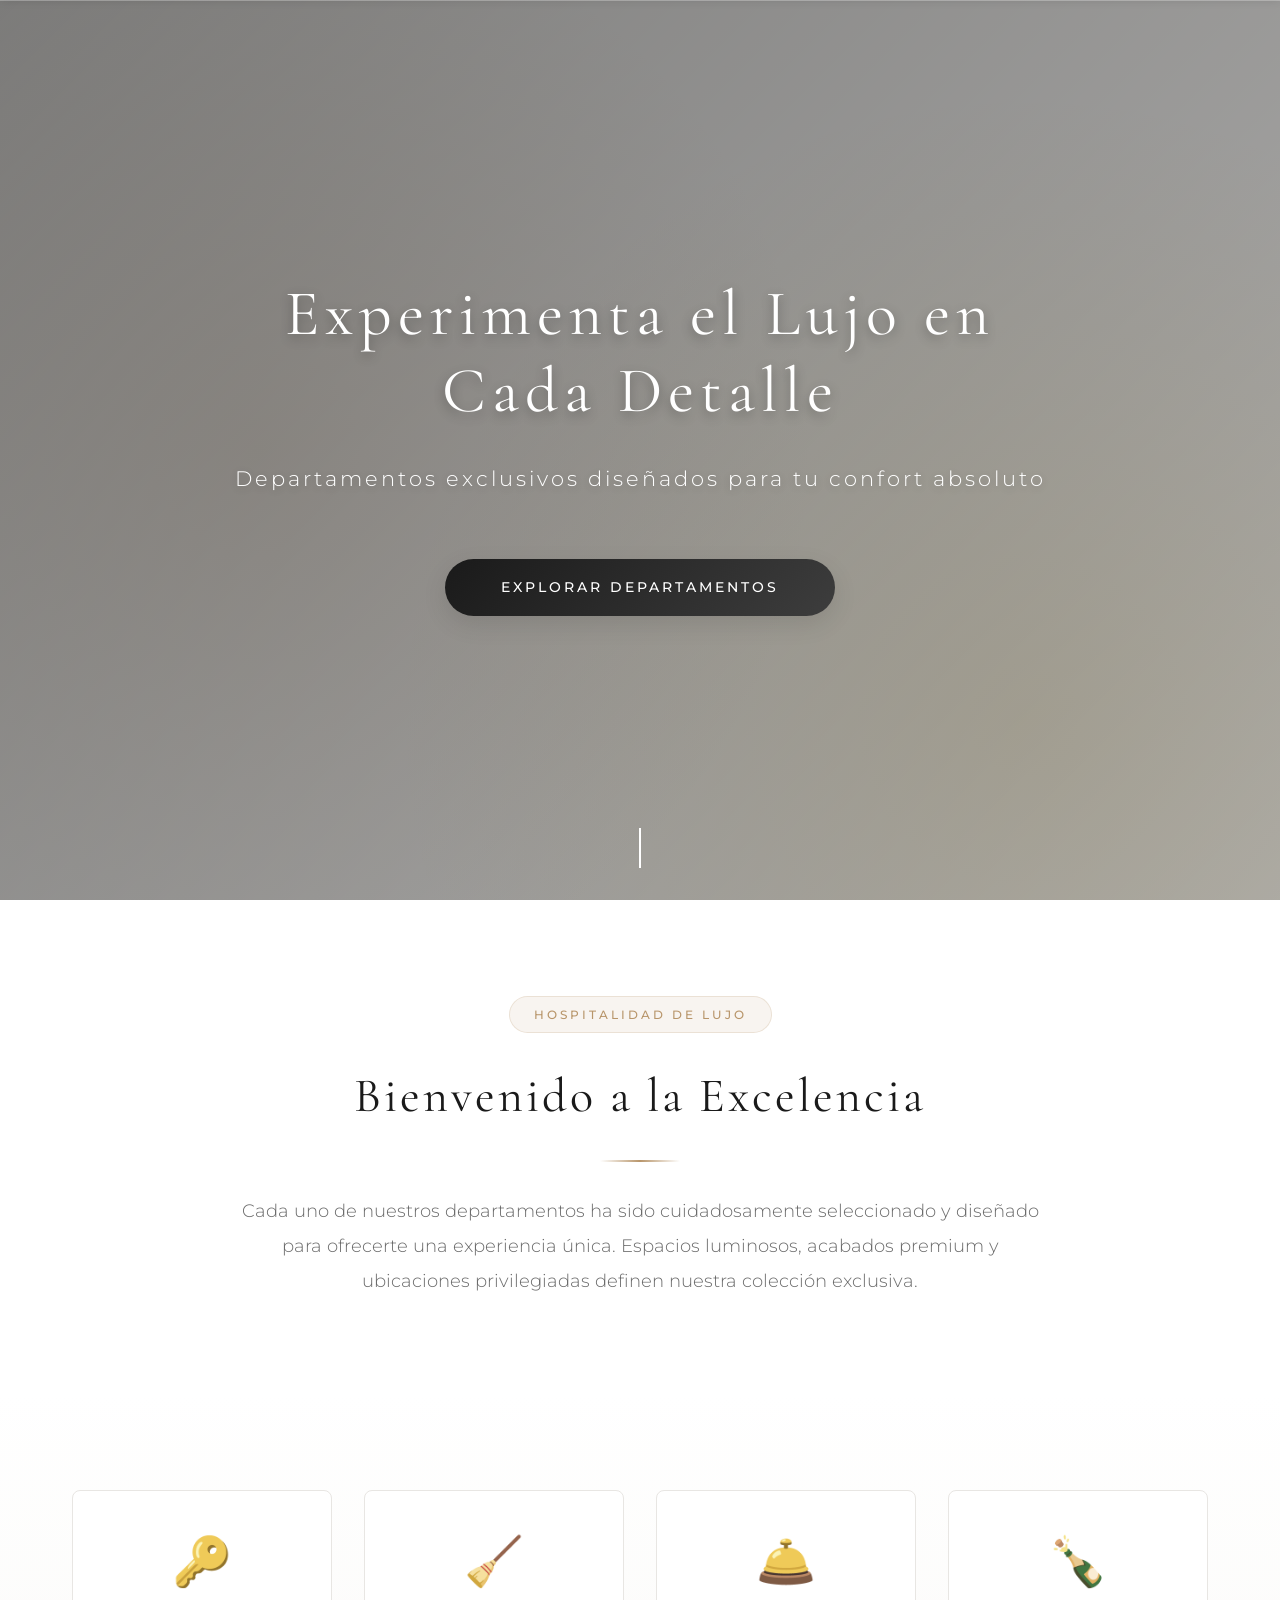
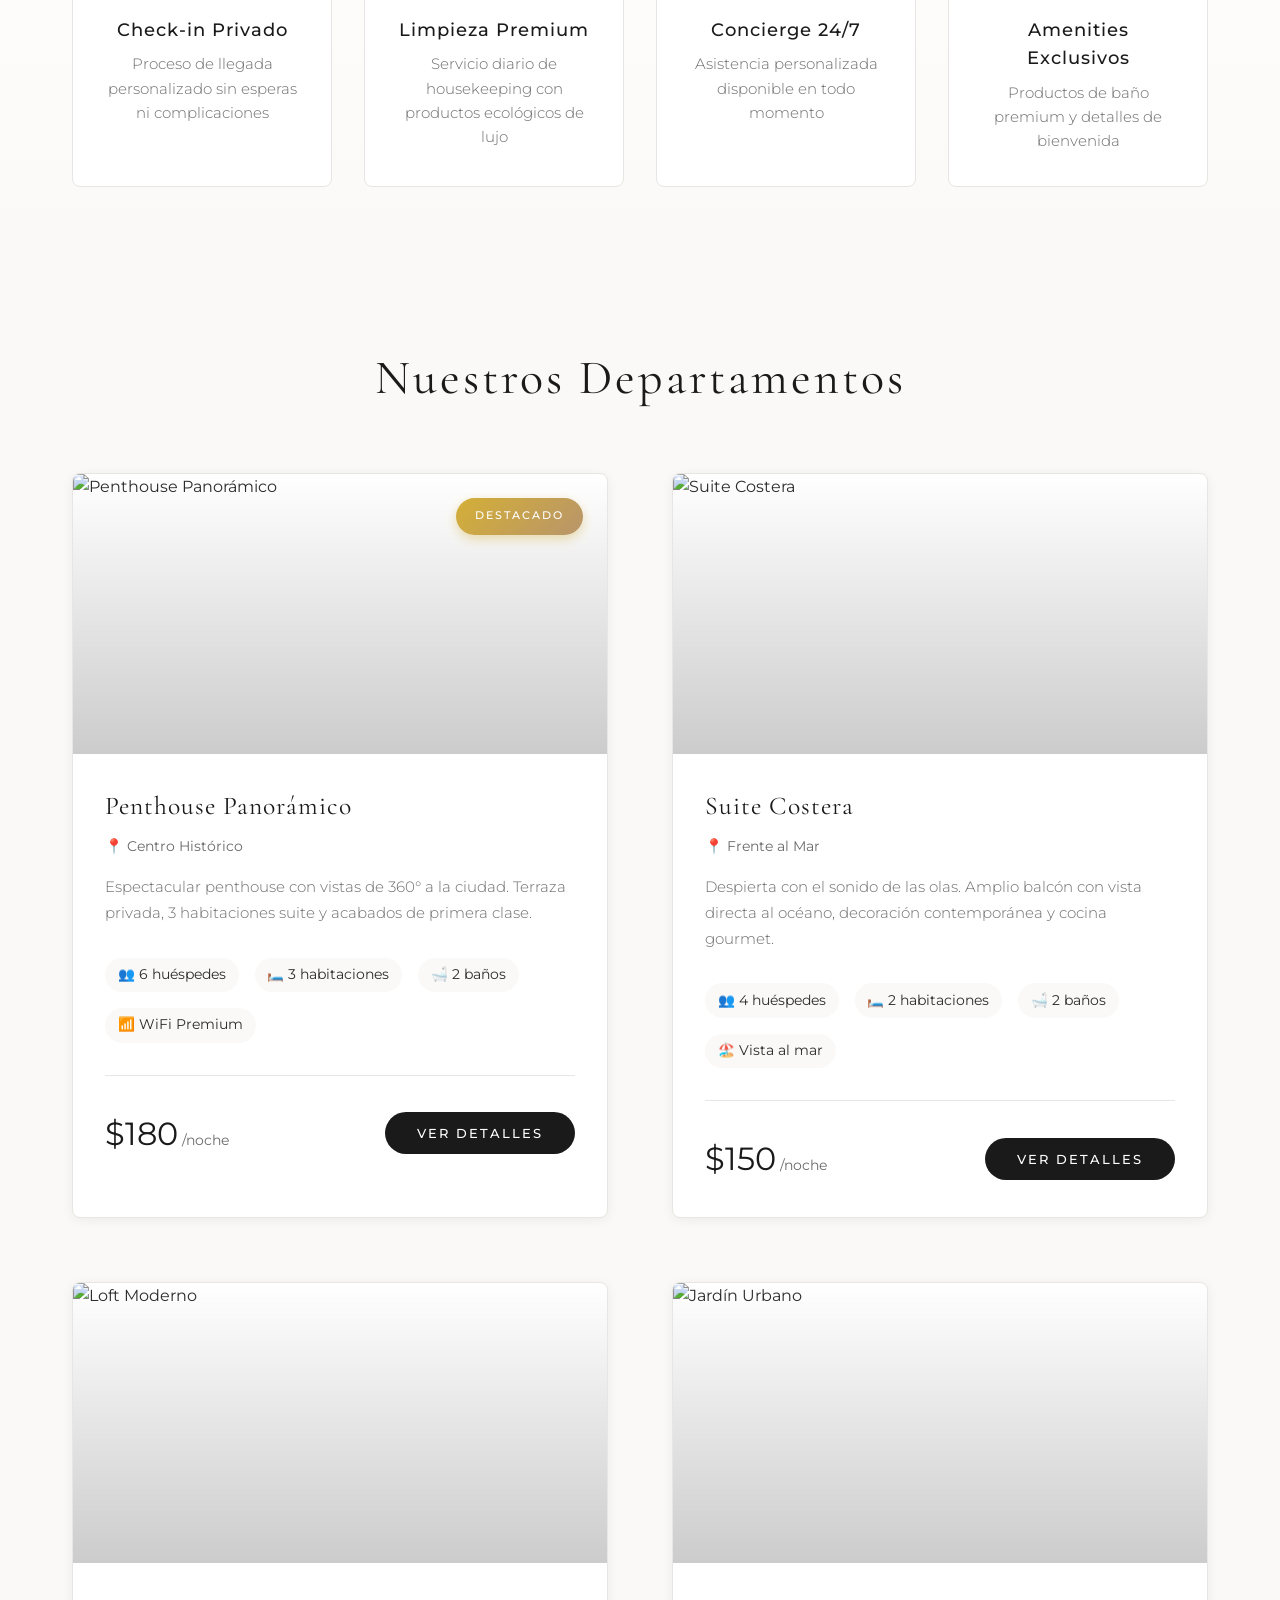
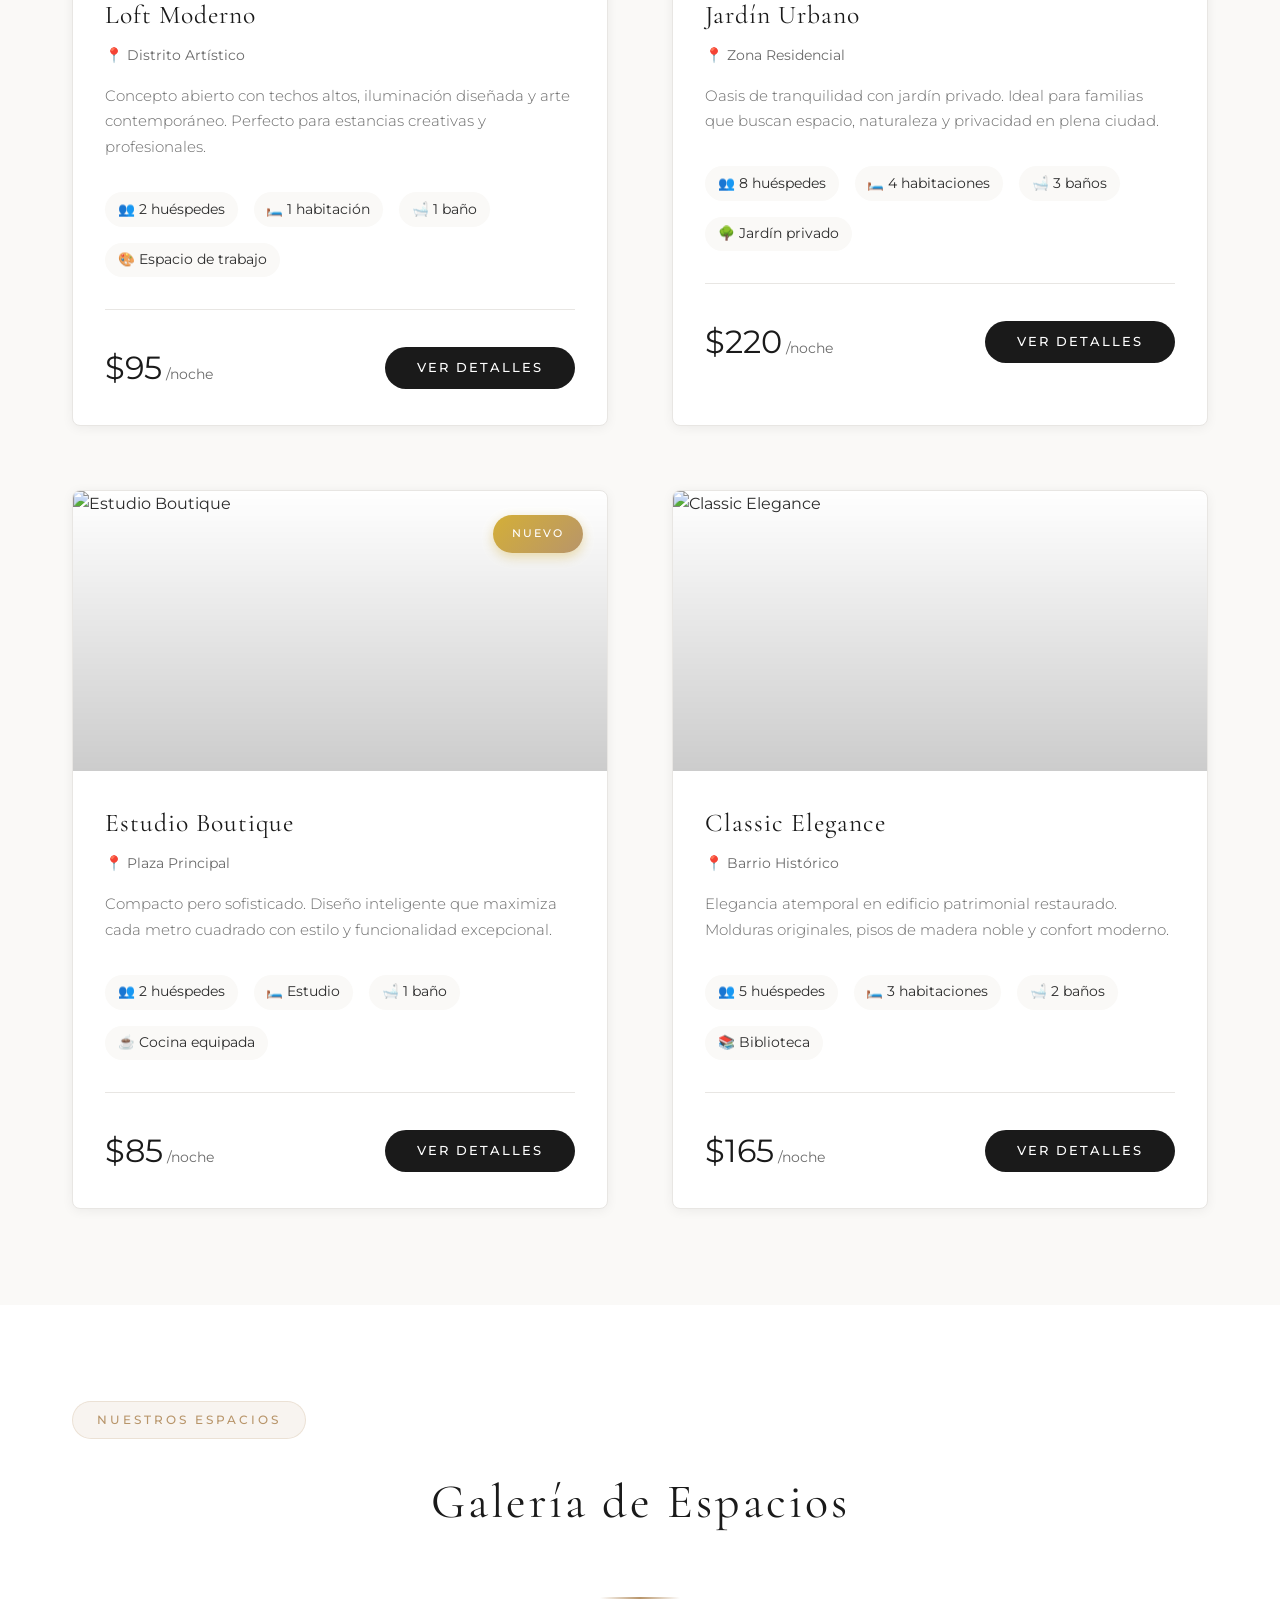
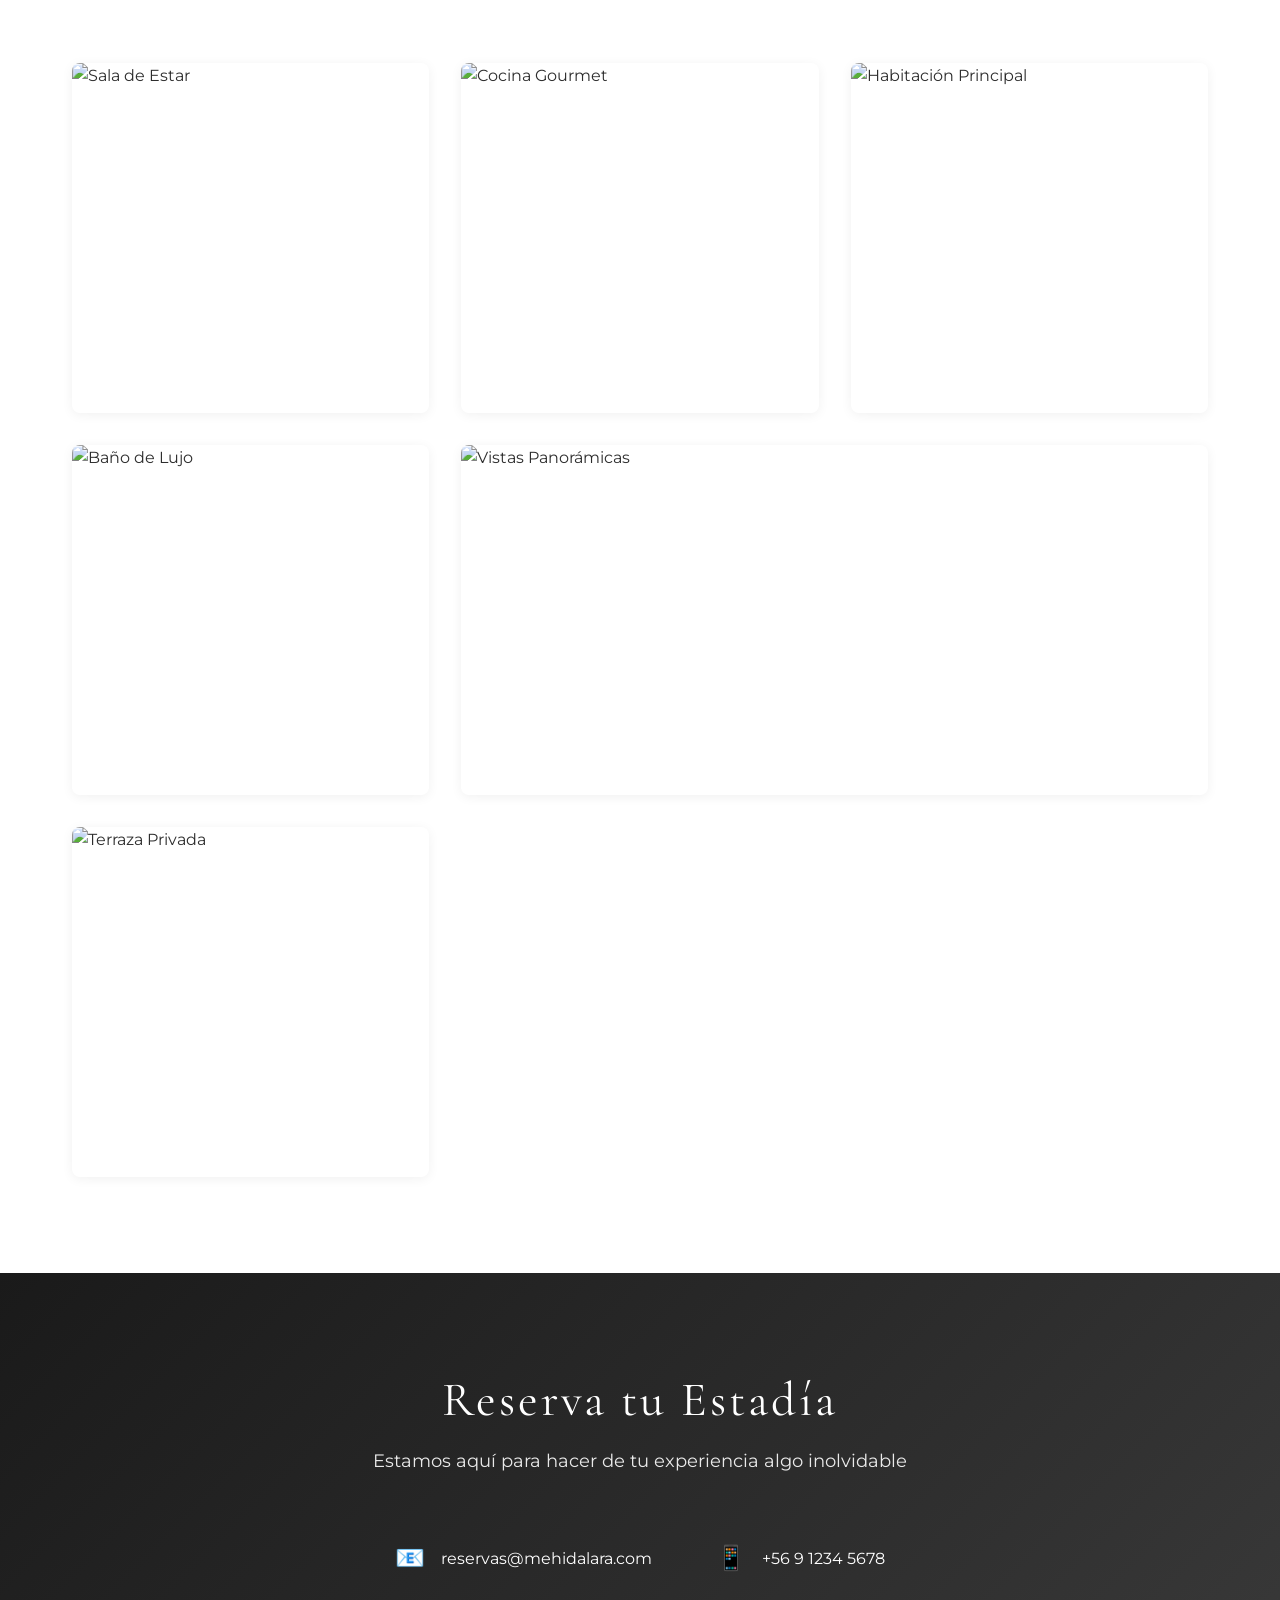
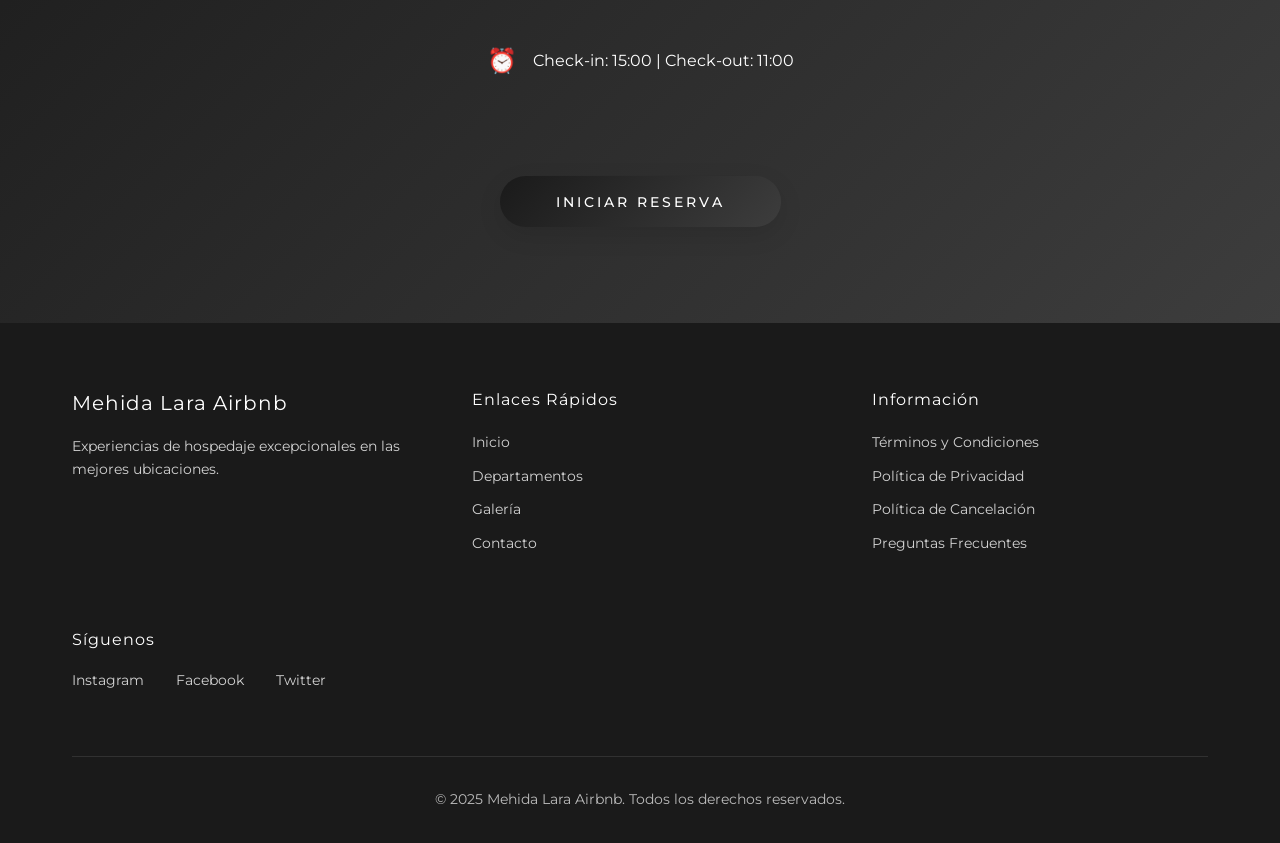
==== index.html @ 5f1a12b8 "first commit" ====
<!DOCTYPE html>
<html lang="es">
<head>
    <meta charset="UTF-8">
    <meta name="viewport" content="width=device-width, initial-scale=1.0">
    <meta name="description" content="Mehida Lara Airbnb - Departamentos de lujo en arriendo. Descubre espacios únicos con estilo boutique.">
    <title>Mehida Lara Airbnb | Departamentos de Lujo</title>    
    <!-- Estilos CSS Modulares -->
    <link rel="stylesheet" href="css/base.css">
    <link rel="stylesheet" href="css/layout.css">
    <link rel="stylesheet" href="css/hero.css">
    <link rel="stylesheet" href="css/sections.css">
    <link rel="stylesheet" href="css/apartments.css">
    <link rel="stylesheet" href="css/gallery.css">
    <link rel="stylesheet" href="css/animations.css">
    <link rel="stylesheet" href="css/responsive.css">
</head>
<body>
    <!-- Header con navegación -->
    <header class="header" id="header">
        <div class="container">
            <div class="header-content">
                <div class="logo">
                    <h1>Mehida Lara</h1>
                    <span class="logo-subtitle">Airbnb</span>
                </div>
                <nav class="nav" id="nav">
                    <ul class="nav-list">
                        <li><a href="#inicio" class="nav-link">Inicio</a></li>
                        <li><a href="#departamentos" class="nav-link">Departamentos</a></li>
                        <li><a href="#galeria" class="nav-link">Galería</a></li>
                        <li><a href="#contacto" class="nav-link">Contacto</a></li>
                    </ul>
                </nav>
                <button class="menu-toggle" id="menuToggle">
                    <span></span>
                    <span></span>
                    <span></span>
                </button>
            </div>
        </div>
    </header>

    <!-- Sección Hero -->
    <section class="hero" id="inicio">
        <div class="hero-bg-image"></div>
        <div class="hero-overlay"></div>
        <div class="hero-content">
            <h2 class="hero-title fade-in">Experimenta el Lujo en Cada Detalle</h2>
            <p class="hero-subtitle fade-in">Departamentos exclusivos diseñados para tu confort absoluto</p>
            <a href="#departamentos" class="btn-primary fade-in">Explorar Departamentos</a>
        </div>
        <div class="scroll-indicator">
            <span></span>
        </div>
    </section>

    <!-- Sección de Introducción -->
    <section class="intro">
        <div class="container">
            <div class="intro-content fade-on-scroll">
                <div class="intro-badge">Hospitalidad de Lujo</div>
                <h2 class="section-title">Bienvenido a la Excelencia</h2>
                <div class="title-divider"></div>
                <p class="intro-text">Cada uno de nuestros departamentos ha sido cuidadosamente seleccionado y diseñado para ofrecerte una experiencia única. Espacios luminosos, acabados premium y ubicaciones privilegiadas definen nuestra colección exclusiva.</p>
            </div>
        </div>
    </section>

    <!-- Sección de Servicios Premium -->
    <section class="premium-services">
        <div class="container">
            <div class="services-grid">
                <div class="service-item fade-on-scroll">
                    <div class="service-icon">🔑</div>
                    <h3 class="service-title">Check-in Privado</h3>
                    <p class="service-description">Proceso de llegada personalizado sin esperas ni complicaciones</p>
                </div>
                <div class="service-item fade-on-scroll">
                    <div class="service-icon">🧹</div>
                    <h3 class="service-title">Limpieza Premium</h3>
                    <p class="service-description">Servicio diario de housekeeping con productos ecológicos de lujo</p>
                </div>
                <div class="service-item fade-on-scroll">
                    <div class="service-icon">🛎️</div>
                    <h3 class="service-title">Concierge 24/7</h3>
                    <p class="service-description">Asistencia personalizada disponible en todo momento</p>
                </div>
                <div class="service-item fade-on-scroll">
                    <div class="service-icon">🍾</div>
                    <h3 class="service-title">Amenities Exclusivos</h3>
                    <p class="service-description">Productos de baño premium y detalles de bienvenida</p>
                </div>
            </div>
        </div>
    </section>

    <!-- Sección de Departamentos -->
    <section class="apartments" id="departamentos">
        <div class="container">
            <h2 class="section-title fade-on-scroll">Nuestros Departamentos</h2>
            <div class="apartments-grid">
                <!-- Departamento 1 -->
                <article class="apartment-card fade-on-scroll">
                    <div class="card-image">
                        <img src="https://images.unsplash.com/photo-1522708323590-d24dbb6b0267?w=800&q=80" alt="Penthouse Panorámico" class="card-img">
                        <div class="image-overlay"></div>
                        <span class="card-badge">Destacado</span>
                    </div>
                    <div class="card-content">
                        <h3 class="card-title">Penthouse Panorámico</h3>
                        <p class="card-location">📍 Centro Histórico</p>
                        <p class="card-description">Espectacular penthouse con vistas de 360° a la ciudad. Terraza privada, 3 habitaciones suite y acabados de primera clase.</p>
                        <ul class="card-features">
                            <li>👥 6 huéspedes</li>
                            <li>🛏️ 3 habitaciones</li>
                            <li>🛁 2 baños</li>
                            <li>📶 WiFi Premium</li>
                        </ul>
                        <div class="card-footer">
                            <div class="card-price">
                                <span class="price-amount">$180</span>
                                <span class="price-period">/noche</span>
                            </div>
                            <button class="btn-secondary" onclick="openDetails(0)">Ver Detalles</button>
                        </div>
                    </div>
                </article>

                <!-- Departamento 2 -->
                <article class="apartment-card fade-on-scroll">
                    <div class="card-image">
                        <img src="https://images.unsplash.com/photo-1568605114967-8130f3a36994?w=800&q=80" alt="Suite Costera" class="card-img">
                        <div class="image-overlay"></div>
                    </div>
                    <div class="card-content">
                        <h3 class="card-title">Suite Costera</h3>
                        <p class="card-location">📍 Frente al Mar</p>
                        <p class="card-description">Despierta con el sonido de las olas. Amplio balcón con vista directa al océano, decoración contemporánea y cocina gourmet.</p>
                        <ul class="card-features">
                            <li>👥 4 huéspedes</li>
                            <li>🛏️ 2 habitaciones</li>
                            <li>🛁 2 baños</li>
                            <li>🏖️ Vista al mar</li>
                        </ul>
                        <div class="card-footer">
                            <div class="card-price">
                                <span class="price-amount">$150</span>
                                <span class="price-period">/noche</span>
                            </div>
                            <button class="btn-secondary" onclick="openDetails(1)">Ver Detalles</button>
                        </div>
                    </div>
                </article>

                <!-- Departamento 3 -->
                <article class="apartment-card fade-on-scroll">
                    <div class="card-image">
                        <img src="https://images.unsplash.com/photo-1502672260266-1c1ef2d93688?w=800&q=80" alt="Loft Moderno" class="card-img">
                        <div class="image-overlay"></div>
                    </div>
                    <div class="card-content">
                        <h3 class="card-title">Loft Moderno</h3>
                        <p class="card-location">📍 Distrito Artístico</p>
                        <p class="card-description">Concepto abierto con techos altos, iluminación diseñada y arte contemporáneo. Perfecto para estancias creativas y profesionales.</p>
                        <ul class="card-features">
                            <li>👥 2 huéspedes</li>
                            <li>🛏️ 1 habitación</li>
                            <li>🛁 1 baño</li>
                            <li>🎨 Espacio de trabajo</li>
                        </ul>
                        <div class="card-footer">
                            <div class="card-price">
                                <span class="price-amount">$95</span>
                                <span class="price-period">/noche</span>
                            </div>
                            <button class="btn-secondary" onclick="openDetails(2)">Ver Detalles</button>
                        </div>
                    </div>
                </article>

                <!-- Departamento 4 -->
                <article class="apartment-card fade-on-scroll">
                    <div class="card-image">
                        <img src="https://images.unsplash.com/photo-1600596542815-ffad4c1539a9?w=800&q=80" alt="Jardín Urbano" class="card-img">
                        <div class="image-overlay"></div>
                    </div>
                    <div class="card-content">
                        <h3 class="card-title">Jardín Urbano</h3>
                        <p class="card-location">📍 Zona Residencial</p>
                        <p class="card-description">Oasis de tranquilidad con jardín privado. Ideal para familias que buscan espacio, naturaleza y privacidad en plena ciudad.</p>
                        <ul class="card-features">
                            <li>👥 8 huéspedes</li>
                            <li>🛏️ 4 habitaciones</li>
                            <li>🛁 3 baños</li>
                            <li>🌳 Jardín privado</li>
                        </ul>
                        <div class="card-footer">
                            <div class="card-price">
                                <span class="price-amount">$220</span>
                                <span class="price-period">/noche</span>
                            </div>
                            <button class="btn-secondary" onclick="openDetails(3)">Ver Detalles</button>
                        </div>
                    </div>
                </article>

                <!-- Departamento 5 -->
                <article class="apartment-card fade-on-scroll">
                    <div class="card-image">
                        <img src="https://images.unsplash.com/photo-1560448204-e02f11c3d0e2?w=800&q=80" alt="Estudio Boutique" class="card-img">
                        <div class="image-overlay"></div>
                        <span class="card-badge">Nuevo</span>
                    </div>
                    <div class="card-content">
                        <h3 class="card-title">Estudio Boutique</h3>
                        <p class="card-location">📍 Plaza Principal</p>
                        <p class="card-description">Compacto pero sofisticado. Diseño inteligente que maximiza cada metro cuadrado con estilo y funcionalidad excepcional.</p>
                        <ul class="card-features">
                            <li>👥 2 huéspedes</li>
                            <li>🛏️ Estudio</li>
                            <li>🛁 1 baño</li>
                            <li>☕ Cocina equipada</li>
                        </ul>
                        <div class="card-footer">
                            <div class="card-price">
                                <span class="price-amount">$85</span>
                                <span class="price-period">/noche</span>
                            </div>
                            <button class="btn-secondary" onclick="openDetails(4)">Ver Detalles</button>
                        </div>
                    </div>
                </article>

                <!-- Departamento 6 -->
                <article class="apartment-card fade-on-scroll">
                    <div class="card-image">
                        <img src="https://images.unsplash.com/photo-1600607687939-ce8a6c25118c?w=800&q=80" alt="Classic Elegance" class="card-img">
                        <div class="image-overlay"></div>
                    </div>
                    <div class="card-content">
                        <h3 class="card-title">Classic Elegance</h3>
                        <p class="card-location">📍 Barrio Histórico</p>
                        <p class="card-description">Elegancia atemporal en edificio patrimonial restaurado. Molduras originales, pisos de madera noble y confort moderno.</p>
                        <ul class="card-features">
                            <li>👥 5 huéspedes</li>
                            <li>🛏️ 3 habitaciones</li>
                            <li>🛁 2 baños</li>
                            <li>📚 Biblioteca</li>
                        </ul>
                        <div class="card-footer">
                            <div class="card-price">
                                <span class="price-amount">$165</span>
                                <span class="price-period">/noche</span>
                            </div>
                            <button class="btn-secondary" onclick="openDetails(5)">Ver Detalles</button>
                        </div>
                    </div>
                </article>
            </div>
        </div>
    </section>

    <!-- Galería Visual -->
    <section class="gallery" id="galeria">
        <div class="container">
            <div class="fade-on-scroll">
                <div class="intro-badge">Nuestros Espacios</div>
                <h2 class="section-title">Galería de Espacios</h2>
                <div class="title-divider"></div>
            </div>
            <div class="gallery-grid">
                <div class="gallery-item fade-on-scroll" onclick="openLightbox(0)">
                    <img src="https://images.unsplash.com/photo-1600210492493-0946911123ea?w=800&q=80" alt="Sala de Estar" class="gallery-img">
                    <div class="gallery-overlay">
                        <div class="gallery-content">
                            <span class="gallery-icon">🛋️</span>
                            <span class="gallery-text">Sala de Estar</span>
                        </div>
                    </div>
                </div>
                <div class="gallery-item fade-on-scroll" onclick="openLightbox(1)">
                    <img src="https://images.unsplash.com/photo-1556912167-f556f1f39fdf?w=800&q=80" alt="Cocina Gourmet" class="gallery-img">
                    <div class="gallery-overlay">
                        <div class="gallery-content">
                            <span class="gallery-icon">🍳</span>
                            <span class="gallery-text">Cocina Gourmet</span>
                        </div>
                    </div>
                </div>
                <div class="gallery-item fade-on-scroll" onclick="openLightbox(2)">
                    <img src="https://images.unsplash.com/photo-1617806118233-18e1de247200?w=800&q=80" alt="Habitación Principal" class="gallery-img">
                    <div class="gallery-overlay">
                        <div class="gallery-content">
                            <span class="gallery-icon">🛏️</span>
                            <span class="gallery-text">Habitación Principal</span>
                        </div>
                    </div>
                </div>
                <div class="gallery-item fade-on-scroll" onclick="openLightbox(3)">
                    <img src="https://images.unsplash.com/photo-1552321554-5fefe8c9ef14?w=800&q=80" alt="Baño de Lujo" class="gallery-img">
                    <div class="gallery-overlay">
                        <div class="gallery-content">
                            <span class="gallery-icon">🛁</span>
                            <span class="gallery-text">Baño de Lujo</span>
                        </div>
                    </div>
                </div>
                <div class="gallery-item gallery-item-wide fade-on-scroll" onclick="openLightbox(4)">
                    <img src="https://images.unsplash.com/photo-1600607687644-c7171b42498f?w=1200&q=80" alt="Vistas Panorámicas" class="gallery-img">
                    <div class="gallery-overlay">
                        <div class="gallery-content">
                            <span class="gallery-icon">🌆</span>
                            <span class="gallery-text">Vistas Panorámicas</span>
                        </div>
                    </div>
                </div>
                <div class="gallery-item fade-on-scroll" onclick="openLightbox(5)">
                    <img src="https://images.unsplash.com/photo-1600585154526-990dced4db0d?w=800&q=80" alt="Terraza Privada" class="gallery-img">
                    <div class="gallery-overlay">
                        <div class="gallery-content">
                            <span class="gallery-icon">🪴</span>
                            <span class="gallery-text">Terraza Privada</span>
                        </div>
                    </div>
                </div>
            </div>
        </div>
    </section>

    <!-- Sección de Contacto/Reserva -->
    <section class="contact" id="contacto">
        <div class="container">
            <div class="contact-content fade-on-scroll">
                <h2 class="section-title">Reserva tu Estadía</h2>
                <p class="contact-subtitle">Estamos aquí para hacer de tu experiencia algo inolvidable</p>
                <div class="contact-info">
                    <div class="contact-item">
                        <span class="contact-icon">📧</span>
                        <span>reservas@mehidalara.com</span>
                    </div>
                    <div class="contact-item">
                        <span class="contact-icon">📱</span>
                        <span>+56 9 1234 5678</span>
                    </div>
                    <div class="contact-item">
                        <span class="contact-icon">⏰</span>
                        <span>Check-in: 15:00 | Check-out: 11:00</span>
                    </div>
                </div>
                <button class="btn-primary" onclick="handleReservation()">Iniciar Reserva</button>
            </div>
        </div>
    </section>

    <!-- Footer -->
    <footer class="footer">
        <div class="container">
            <div class="footer-content">
                <div class="footer-section">
                    <h3 class="footer-title">Mehida Lara Airbnb</h3>
                    <p class="footer-text">Experiencias de hospedaje excepcionales en las mejores ubicaciones.</p>
                </div>
                <div class="footer-section">
                    <h4 class="footer-subtitle">Enlaces Rápidos</h4>
                    <ul class="footer-links">
                        <li><a href="#inicio">Inicio</a></li>
                        <li><a href="#departamentos">Departamentos</a></li>
                        <li><a href="#galeria">Galería</a></li>
                        <li><a href="#contacto">Contacto</a></li>
                    </ul>
                </div>
                <div class="footer-section">
                    <h4 class="footer-subtitle">Información</h4>
                    <ul class="footer-links">
                        <li><a href="#">Términos y Condiciones</a></li>
                        <li><a href="#">Política de Privacidad</a></li>
                        <li><a href="#">Política de Cancelación</a></li>
                        <li><a href="#">Preguntas Frecuentes</a></li>
                    </ul>
                </div>
                <div class="footer-section">
                    <h4 class="footer-subtitle">Síguenos</h4>
                    <div class="social-links">
                        <a href="#" class="social-link">Instagram</a>
                        <a href="#" class="social-link">Facebook</a>
                        <a href="#" class="social-link">Twitter</a>
                    </div>
                </div>
            </div>
            <div class="footer-bottom">
                <p>&copy; 2025 Mehida Lara Airbnb. Todos los derechos reservados.</p>
            </div>
        </div>
    </footer>

    <!-- Modal de Detalles -->
    <div class="modal" id="detailsModal">
        <div class="modal-content">
            <button class="modal-close" onclick="closeDetails()">&times;</button>
            <div id="modalBody"></div>
        </div>
    </div>

    <!-- Lightbox para Galería -->
    <div class="lightbox" id="lightbox">
        <button class="lightbox-close" onclick="closeLightbox()">&times;</button>
        <button class="lightbox-prev" onclick="prevImage()">&#10094;</button>
        <button class="lightbox-next" onclick="nextImage()">&#10095;</button>
        <div class="lightbox-content" id="lightboxContent"></div>
    </div>

    <script src="script.js"></script>
</body>
</html>
---- css/base.css ----
/* ===================================
   IMPORTAR FUENTES GOOGLE
   =================================== */

@import url('https://fonts.googleapis.com/css2?family=Cormorant+Garamond:wght@300;400;500;600&family=Montserrat:wght@300;400;500;600&family=Playfair+Display:wght@400;500;600&display=swap');

/* ===================================
   RESET
   =================================== */

* {
    margin: 0;
    padding: 0;
    box-sizing: border-box;
}

/* ===================================
   VARIABLES CSS
   =================================== */

:root {
    /* Paleta de colores sofisticada mejorada */
    --color-primary: #1a1a1a;
    --color-secondary: #b8956a;
    --color-accent: #d4af37;
    --color-background: #faf9f7;
    --color-white: #ffffff;
    --color-text: #2d2d2d;
    --color-text-light: #6b6b6b;
    --color-border: #e8e6e3;
    --color-overlay: rgba(0, 0, 0, 0.7);
    --color-overlay-light: rgba(0, 0, 0, 0.3);
    
    /* Tipografía premium */
    --font-primary: 'Montserrat', -apple-system, BlinkMacSystemFont, 'Segoe UI', Arial, sans-serif;
    --font-secondary: 'Playfair Display', Georgia, 'Times New Roman', serif;
    --font-elegant: 'Cormorant Garamond', Georgia, serif;
    
    /* Espaciado */
    --spacing-xs: 0.5rem;
    --spacing-sm: 1rem;
    --spacing-md: 2rem;
    --spacing-lg: 4rem;
    --spacing-xl: 6rem;
    
    /* Sombras mejoradas */
    --shadow-sm: 0 2px 12px rgba(0, 0, 0, 0.06);
    --shadow-md: 0 8px 24px rgba(0, 0, 0, 0.1);
    --shadow-lg: 0 16px 48px rgba(0, 0, 0, 0.15);
    --shadow-xl: 0 24px 64px rgba(0, 0, 0, 0.2);
    
    /* Transiciones */
    --transition-fast: 0.2s cubic-bezier(0.4, 0, 0.2, 1);
    --transition-base: 0.4s cubic-bezier(0.4, 0, 0.2, 1);
    --transition-slow: 0.6s cubic-bezier(0.4, 0, 0.2, 1);
}

/* ===================================
   ESTILOS GLOBALES
   =================================== */

html {
    scroll-behavior: smooth;
    font-size: 16px;
}

body {
    font-family: var(--font-primary);
    color: var(--color-text);
    background-color: var(--color-background);
    line-height: 1.6;
    overflow-x: hidden;
}

.container {
    max-width: 1200px;
    margin: 0 auto;
    padding: 0 var(--spacing-md);
}

img {
    max-width: 100%;
    height: auto;
    display: block;
}

a {
    text-decoration: none;
    color: inherit;
}

button {
    cursor: pointer;
    border: none;
    background: none;
    font-family: inherit;
}

/* ===================================
   TÍTULOS Y TEXTOS GENERALES
   =================================== */

.section-title {
    font-size: 3rem;
    font-weight: 400;
    letter-spacing: 3px;
    color: var(--color-primary);
    margin-bottom: var(--spacing-sm);
    font-family: var(--font-elegant);
    line-height: 1.3;
}

.title-divider {
    width: 80px;
    height: 2px;
    background: linear-gradient(90deg, transparent, var(--color-secondary), transparent);
    margin: var(--spacing-md) auto;
}

/* ===================================
   BOTONES
   =================================== */

.btn-primary {
    display: inline-block;
    padding: 1.1rem 3.5rem;
    background: linear-gradient(135deg, var(--color-primary) 0%, #3d3d3d 100%);
    color: var(--color-white);
    font-size: 0.85rem;
    letter-spacing: 3px;
    text-transform: uppercase;
    font-weight: 500;
    border-radius: 50px;
    transition: var(--transition-base);
    box-shadow: var(--shadow-md);
    position: relative;
    overflow: hidden;
}

.btn-primary::before {
    content: '';
    position: absolute;
    top: 0;
    left: -100%;
    width: 100%;
    height: 100%;
    background: linear-gradient(90deg, transparent, rgba(255, 255, 255, 0.2), transparent);
    transition: var(--transition-base);
}

.btn-primary:hover::before {
    left: 100%;
}

.btn-primary:hover {
    background: linear-gradient(135deg, var(--color-secondary) 0%, var(--color-accent) 100%);
    transform: translateY(-3px);
    box-shadow: var(--shadow-lg);
}

.btn-secondary {
    padding: 0.85rem 2rem;
    background-color: var(--color-primary);
    color: var(--color-white);
    font-size: 0.8rem;
    letter-spacing: 2px;
    text-transform: uppercase;
    border-radius: 50px;
    transition: var(--transition-base);
    font-weight: 500;
    position: relative;
    overflow: hidden;
}

.btn-secondary::before {
    content: '';
    position: absolute;
    top: 50%;
    left: 50%;
    width: 0;
    height: 0;
    border-radius: 50%;
    background: rgba(255, 255, 255, 0.1);
    transform: translate(-50%, -50%);
    transition: width 0.6s, height 0.6s;
}

.btn-secondary:hover::before {
    width: 300px;
    height: 300px;
}

.btn-secondary:hover {
    background-color: var(--color-secondary);
    transform: translateY(-2px);
    box-shadow: var(--shadow-md);
}

/* ===================================
   SCROLL PERSONALIZADO
   =================================== */

::-webkit-scrollbar {
    width: 10px;
}

::-webkit-scrollbar-track {
    background: var(--color-background);
}

::-webkit-scrollbar-thumb {
    background: var(--color-secondary);
    border-radius: 5px;
}

::-webkit-scrollbar-thumb:hover {
    background: var(--color-accent);
}
---- css/layout.css ----
/* ===================================
   HEADER Y NAVEGACIÓN
   =================================== */

.header {
    position: fixed;
    top: 0;
    left: 0;
    right: 0;
    background-color: var(--color-white);
    box-shadow: var(--shadow-sm);
    z-index: 1000;
    transition: var(--transition-base);
}

.header-content {
    display: flex;
    justify-content: space-between;
    align-items: center;
    padding: var(--spacing-sm) 0;
}

.logo {
    display: flex;
    flex-direction: column;
}

.logo h1 {
    font-size: 1.75rem;
    font-weight: 400;
    letter-spacing: 4px;
    color: var(--color-primary);
    margin-bottom: -0.25rem;
    font-family: var(--font-elegant);
    text-transform: uppercase;
}

.logo-subtitle {
    font-size: 0.7rem;
    letter-spacing: 4px;
    color: var(--color-secondary);
    text-transform: uppercase;
    font-weight: 400;
    font-family: var(--font-primary);
}

.nav-list {
    display: flex;
    list-style: none;
    gap: var(--spacing-md);
}

.nav-link {
    position: relative;
    font-size: 0.85rem;
    letter-spacing: 1.5px;
    color: var(--color-text);
    text-transform: uppercase;
    font-weight: 500;
    padding: 0.5rem 0;
    transition: var(--transition-base);
}

.nav-link::after {
    content: '';
    position: absolute;
    bottom: 0;
    left: 0;
    width: 0;
    height: 2px;
    background-color: var(--color-secondary);
    transition: var(--transition-base);
}

.nav-link:hover {
    color: var(--color-secondary);
}

.nav-link:hover::after {
    width: 100%;
}

.menu-toggle {
    display: none;
    flex-direction: column;
    gap: 5px;
    padding: 0.5rem;
}

.menu-toggle span {
    width: 25px;
    height: 2px;
    background-color: var(--color-primary);
    transition: var(--transition-base);
}

/* ===================================
   FOOTER
   =================================== */

.footer {
    background-color: var(--color-primary);
    color: var(--color-white);
    padding: var(--spacing-lg) 0 var(--spacing-md);
}

.footer-content {
    display: grid;
    grid-template-columns: repeat(auto-fit, minmax(250px, 1fr));
    gap: var(--spacing-lg);
    margin-bottom: var(--spacing-lg);
}

.footer-title {
    font-size: 1.25rem;
    font-weight: 400;
    letter-spacing: 1px;
    margin-bottom: var(--spacing-sm);
}

.footer-subtitle {
    font-size: 1rem;
    font-weight: 400;
    margin-bottom: var(--spacing-sm);
    letter-spacing: 1px;
}

.footer-text {
    font-size: 0.9rem;
    line-height: 1.6;
    opacity: 0.8;
}

.footer-links {
    list-style: none;
}

.footer-links li {
    margin-bottom: var(--spacing-xs);
}

.footer-links a {
    font-size: 0.9rem;
    opacity: 0.8;
    transition: var(--transition-base);
}

.footer-links a:hover {
    opacity: 1;
    color: var(--color-secondary);
}

.social-links {
    display: flex;
    gap: var(--spacing-md);
}

.social-link {
    font-size: 0.9rem;
    opacity: 0.8;
    transition: var(--transition-base);
}

.social-link:hover {
    opacity: 1;
    color: var(--color-secondary);
}

.footer-bottom {
    text-align: center;
    padding-top: var(--spacing-md);
    border-top: 1px solid rgba(255, 255, 255, 0.1);
}

.footer-bottom p {
    font-size: 0.85rem;
    opacity: 0.7;
}

/* ===================================
   MODAL
   =================================== */

.modal {
    display: none;
    position: fixed;
    top: 0;
    left: 0;
    right: 0;
    bottom: 0;
    background-color: rgba(0, 0, 0, 0.8);
    z-index: 2000;
    justify-content: center;
    align-items: center;
    padding: var(--spacing-md);
    opacity: 0;
    transition: opacity var(--transition-base);
}

.modal.active {
    display: flex;
    opacity: 1;
}

.modal-content {
    background-color: var(--color-white);
    max-width: 800px;
    width: 100%;
    max-height: 90vh;
    overflow-y: auto;
    border-radius: 8px;
    position: relative;
    transform: scale(0.9);
    transition: transform var(--transition-base);
}

.modal.active .modal-content {
    transform: scale(1);
}

.modal-close {
    position: sticky;
    top: 0;
    right: 0;
    float: right;
    font-size: 2rem;
    color: var(--color-text);
    padding: var(--spacing-sm);
    background-color: var(--color-white);
    z-index: 1;
    transition: var(--transition-base);
}

.modal-close:hover {
    color: var(--color-secondary);
}

/* ===================================
   LIGHTBOX
   =================================== */

.lightbox {
    display: none;
    position: fixed;
    top: 0;
    left: 0;
    right: 0;
    bottom: 0;
    background-color: rgba(0, 0, 0, 0.95);
    z-index: 3000;
    justify-content: center;
    align-items: center;
    opacity: 0;
    transition: opacity var(--transition-base);
}

.lightbox.active {
    display: flex;
    opacity: 1;
}

.lightbox-content {
    max-width: 90%;
    max-height: 90vh;
    display: flex;
    align-items: center;
    justify-content: center;
}

.lightbox-close {
    position: absolute;
    top: 2rem;
    right: 2rem;
    font-size: 3rem;
    color: var(--color-white);
    z-index: 1;
    transition: var(--transition-base);
}

.lightbox-close:hover {
    color: var(--color-secondary);
}

.lightbox-prev,
.lightbox-next {
    position: absolute;
    top: 50%;
    transform: translateY(-50%);
    font-size: 3rem;
    color: var(--color-white);
    padding: var(--spacing-md);
    transition: var(--transition-base);
}

.lightbox-prev {
    left: 2rem;
}

.lightbox-next {
    right: 2rem;
}

.lightbox-prev:hover,
.lightbox-next:hover {
    color: var(--color-secondary);
}
---- css/hero.css ----
/* ===================================
   SECCIÓN HERO
   =================================== */

.hero {
    position: relative;
    height: 100vh;
    display: flex;
    align-items: center;
    justify-content: center;
    overflow: hidden;
}

.hero-bg-image {
    position: absolute;
    top: 0;
    left: 0;
    right: 0;
    bottom: 0;
    background-image: url('https://images.unsplash.com/photo-1600607687939-ce8a6c25118c?w=1920&q=80');
    background-size: cover;
    background-position: center;
    background-repeat: no-repeat;
    animation: slowZoom 20s ease-in-out infinite alternate;
}

.hero::before {
    content: '';
    position: absolute;
    top: 0;
    left: 0;
    right: 0;
    bottom: 0;
    background: 
        radial-gradient(circle at 20% 50%, rgba(184, 149, 106, 0.15) 0%, transparent 50%),
        radial-gradient(circle at 80% 80%, rgba(212, 175, 55, 0.15) 0%, transparent 50%);
    animation: pulse 15s ease-in-out infinite;
    z-index: 1;
}

.hero-overlay {
    position: absolute;
    top: 0;
    left: 0;
    right: 0;
    bottom: 0;
    background: linear-gradient(135deg, rgba(0, 0, 0, 0.5) 0%, rgba(0, 0, 0, 0.3) 100%);
    z-index: 1;
}

.hero-content {
    position: relative;
    z-index: 2;
    text-align: center;
    color: var(--color-white);
    max-width: 900px;
    padding: var(--spacing-md);
}

.hero-title {
    font-size: 4rem;
    font-weight: 400;
    letter-spacing: 6px;
    margin-bottom: var(--spacing-md);
    line-height: 1.2;
    font-family: var(--font-elegant);
    text-shadow: 0 4px 12px rgba(0, 0, 0, 0.3);
}

.hero-subtitle {
    font-size: 1.3rem;
    font-weight: 300;
    letter-spacing: 3px;
    margin-bottom: var(--spacing-lg);
    opacity: 0.95;
    font-family: var(--font-primary);
    text-shadow: 0 2px 8px rgba(0, 0, 0, 0.2);
}

.scroll-indicator {
    position: absolute;
    bottom: 2rem;
    left: 50%;
    transform: translateX(-50%);
    z-index: 2;
}

.scroll-indicator span {
    display: block;
    width: 2px;
    height: 40px;
    background-color: var(--color-white);
    animation: scroll-down 2s infinite;
}
---- css/sections.css ----
/* ===================================
   SECCIÓN INTRODUCCIÓN
   =================================== */

.intro {
    padding: var(--spacing-xl) 0;
    background-color: var(--color-white);
}

.intro-content {
    text-align: center;
    max-width: 800px;
    margin: 0 auto;
}

.intro-badge {
    display: inline-block;
    padding: 0.5rem 1.5rem;
    background-color: rgba(184, 149, 106, 0.1);
    color: var(--color-secondary);
    font-size: 0.75rem;
    letter-spacing: 3px;
    text-transform: uppercase;
    font-weight: 500;
    border-radius: 50px;
    margin-bottom: var(--spacing-md);
    border: 1px solid rgba(184, 149, 106, 0.2);
}

.intro-text {
    font-size: 1.15rem;
    line-height: 1.9;
    color: var(--color-text-light);
    font-weight: 300;
}

/* ===================================
   SECCIÓN SERVICIOS PREMIUM
   =================================== */

.premium-services {
    padding: var(--spacing-lg) 0;
    background: linear-gradient(180deg, var(--color-white) 0%, var(--color-background) 100%);
}

.services-grid {
    display: grid;
    grid-template-columns: repeat(auto-fit, minmax(250px, 1fr));
    gap: var(--spacing-md);
    margin-top: var(--spacing-md);
}

.service-item {
    text-align: center;
    padding: var(--spacing-md);
    background: var(--color-white);
    border-radius: 8px;
    transition: var(--transition-base);
    border: 1px solid var(--color-border);
}

.service-item:hover {
    transform: translateY(-8px);
    box-shadow: var(--shadow-md);
    border-color: var(--color-secondary);
}

.service-icon {
    font-size: 3rem;
    margin-bottom: var(--spacing-sm);
    display: block;
    filter: grayscale(0.3);
}

.service-title {
    font-size: 1.1rem;
    font-weight: 500;
    color: var(--color-primary);
    margin-bottom: var(--spacing-xs);
    font-family: var(--font-primary);
    letter-spacing: 1px;
}

.service-description {
    font-size: 0.95rem;
    line-height: 1.6;
    color: var(--color-text-light);
    font-weight: 300;
}

/* ===================================
   SECCIÓN CONTACTO
   =================================== */

.contact {
    padding: var(--spacing-xl) 0;
    background: linear-gradient(135deg, var(--color-primary) 0%, #3d3d3d 100%);
    color: var(--color-white);
}

.contact-content {
    text-align: center;
    max-width: 800px;
    margin: 0 auto;
}

.contact .section-title {
    color: var(--color-white);
}

.contact-subtitle {
    font-size: 1.1rem;
    margin-bottom: var(--spacing-lg);
    opacity: 0.9;
}

.contact-info {
    display: flex;
    justify-content: center;
    gap: var(--spacing-lg);
    margin-bottom: var(--spacing-lg);
    flex-wrap: wrap;
}

.contact-item {
    display: flex;
    align-items: center;
    gap: var(--spacing-sm);
    font-size: 1rem;
}

.contact-icon {
    font-size: 1.5rem;
}

.contact .btn-primary {
    margin-top: var(--spacing-md);
}
---- css/apartments.css ----
/* ===================================
   SECCIÓN DEPARTAMENTOS
   =================================== */

.apartments {
    padding: var(--spacing-xl) 0;
    background-color: var(--color-background);
}

.apartments .section-title {
    text-align: center;
    margin-bottom: var(--spacing-lg);
}

.apartments-grid {
    display: grid;
    grid-template-columns: repeat(auto-fill, minmax(350px, 1fr));
    gap: var(--spacing-lg);
    margin-top: var(--spacing-lg);
}

/* ===================================
   CARDS DE DEPARTAMENTOS
   =================================== */

.apartment-card {
    background-color: var(--color-white);
    border-radius: 8px;
    overflow: hidden;
    box-shadow: var(--shadow-sm);
    transition: var(--transition-base);
    border: 1px solid var(--color-border);
}

.apartment-card:hover {
    transform: translateY(-12px);
    box-shadow: var(--shadow-xl);
    border-color: transparent;
}

.card-image {
    position: relative;
    height: 280px;
    overflow: hidden;
}

.card-img {
    width: 100%;
    height: 100%;
    object-fit: cover;
    object-position: center;
    transition: var(--transition-slow);
}

.apartment-card:hover .card-img {
    transform: scale(1.1);
}

.image-placeholder {
    width: 100%;
    height: 100%;
    position: relative;
    transition: var(--transition-slow);
}

.image-overlay {
    position: absolute;
    top: 0;
    left: 0;
    right: 0;
    bottom: 0;
    background: linear-gradient(180deg, transparent 0%, rgba(0, 0, 0, 0.2) 100%);
    transition: var(--transition-base);
}

.image-pattern {
    position: absolute;
    top: 0;
    left: 0;
    right: 0;
    bottom: 0;
    background-image: 
        radial-gradient(circle at 25% 25%, rgba(255, 255, 255, 0.1) 0%, transparent 50%),
        radial-gradient(circle at 75% 75%, rgba(255, 255, 255, 0.08) 0%, transparent 50%);
    opacity: 0;
    transition: var(--transition-base);
}

.apartment-card:hover .image-placeholder {
    transform: scale(1.08);
}

.apartment-card:hover .image-overlay {
    background: linear-gradient(180deg, transparent 0%, rgba(0, 0, 0, 0.4) 100%);
}

.apartment-card:hover .image-pattern {
    opacity: 1;
}

.card-badge {
    position: absolute;
    top: 1.5rem;
    right: 1.5rem;
    padding: 0.6rem 1.2rem;
    background: linear-gradient(135deg, var(--color-accent) 0%, var(--color-secondary) 100%);
    color: var(--color-white);
    font-size: 0.7rem;
    letter-spacing: 2px;
    text-transform: uppercase;
    border-radius: 30px;
    font-weight: 500;
    box-shadow: 0 4px 12px rgba(212, 175, 55, 0.4);
    z-index: 10;
}

.card-content {
    padding: var(--spacing-md);
}

.card-title {
    font-size: 1.6rem;
    font-weight: 400;
    color: var(--color-primary);
    margin-bottom: var(--spacing-xs);
    font-family: var(--font-elegant);
    letter-spacing: 1px;
}

.card-location {
    font-size: 0.9rem;
    color: var(--color-text-light);
    margin-bottom: var(--spacing-sm);
    font-weight: 400;
}

.card-description {
    font-size: 0.95rem;
    line-height: 1.7;
    color: var(--color-text-light);
    margin-bottom: var(--spacing-md);
    font-weight: 300;
}

.card-features {
    display: flex;
    flex-wrap: wrap;
    gap: var(--spacing-sm);
    list-style: none;
    margin-bottom: var(--spacing-md);
}

.card-features li {
    font-size: 0.85rem;
    color: var(--color-text);
    padding: 0.4rem 0.8rem;
    background-color: var(--color-background);
    border-radius: 20px;
}

.card-footer {
    display: flex;
    justify-content: space-between;
    align-items: center;
    padding-top: var(--spacing-md);
    border-top: 1px solid var(--color-border);
}

.card-price {
    display: flex;
    align-items: baseline;
    gap: 0.25rem;
}

.price-amount {
    font-size: 2rem;
    font-weight: 400;
    color: var(--color-primary);
}

.price-period {
    font-size: 0.9rem;
    color: var(--color-text-light);
}
---- css/gallery.css ----
/* ===================================
   SECCIÓN GALERÍA
   =================================== */

.gallery {
    padding: var(--spacing-xl) 0;
    background-color: var(--color-white);
}

.gallery .section-title {
    text-align: center;
    margin-bottom: var(--spacing-lg);
}

.gallery-grid {
    display: grid;
    grid-template-columns: repeat(auto-fit, minmax(300px, 1fr));
    gap: var(--spacing-md);
    margin-top: var(--spacing-lg);
}

.gallery-item {
    position: relative;
    height: 350px;
    overflow: hidden;
    cursor: pointer;
    border-radius: 8px;
    box-shadow: var(--shadow-sm);
    transition: var(--transition-base);
}

.gallery-item:hover {
    box-shadow: var(--shadow-lg);
    transform: translateY(-4px);
}

.gallery-item-wide {
    grid-column: span 2;
}

.gallery-img {
    width: 100%;
    height: 100%;
    object-fit: cover;
    object-position: center;
    transition: var(--transition-slow);
}

.gallery-item:hover .gallery-img {
    transform: scale(1.1);
}

.gallery-image {
    width: 100%;
    height: 100%;
    transition: var(--transition-slow);
    position: relative;
}

.gallery-pattern {
    position: absolute;
    top: 0;
    left: 0;
    right: 0;
    bottom: 0;
    background-image: 
        radial-gradient(circle at 30% 30%, rgba(255, 255, 255, 0.1) 0%, transparent 60%),
        radial-gradient(circle at 70% 70%, rgba(0, 0, 0, 0.05) 0%, transparent 60%);
    opacity: 0.6;
}

.gallery-icon {
    font-size: 3rem;
    opacity: 0.6;
    margin-bottom: var(--spacing-sm);
    display: block;
}

.gallery-overlay {
    position: absolute;
    top: 0;
    left: 0;
    right: 0;
    bottom: 0;
    background: linear-gradient(180deg, transparent 0%, rgba(0, 0, 0, 0.85) 100%);
    display: flex;
    align-items: flex-end;
    justify-content: center;
    padding: var(--spacing-md);
    opacity: 0;
    transition: var(--transition-base);
}

.gallery-content {
    text-align: center;
    transform: translateY(20px);
    transition: var(--transition-base);
}

.gallery-text {
    color: var(--color-white);
    font-size: 1.3rem;
    letter-spacing: 2px;
    text-transform: uppercase;
    font-weight: 400;
    font-family: var(--font-primary);
}

.gallery-item:hover .gallery-image {
    transform: scale(1.1);
}

.gallery-item:hover .gallery-overlay {
    opacity: 1;
}

.gallery-item:hover .gallery-content {
    transform: translateY(0);
}
---- css/animations.css ----
/* ===================================
   ANIMACIONES @KEYFRAMES
   =================================== */

@keyframes slowZoom {
    0% { transform: scale(1); }
    100% { transform: scale(1.1); }
}

@keyframes pulse {
    0%, 100% { opacity: 0.5; }
    50% { opacity: 0.8; }
}

@keyframes scroll-down {
    0%, 100% {
        opacity: 0;
        transform: translateY(-10px);
    }
    50% {
        opacity: 1;
        transform: translateY(0);
    }
}

@keyframes imageLoad {
    from {
        opacity: 0;
    }
    to {
        opacity: 1;
    }
}

@keyframes fadeIn {
    from {
        opacity: 0;
        transform: translateY(20px);
    }
    to {
        opacity: 1;
        transform: translateY(0);
    }
}

/* ===================================
   CLASES DE ANIMACIÓN
   =================================== */

.fade-in {
    animation: fadeIn 1s ease forwards;
    opacity: 0;
}

.fade-in:nth-child(1) {
    animation-delay: 0.2s;
}

.fade-in:nth-child(2) {
    animation-delay: 0.4s;
}

.fade-in:nth-child(3) {
    animation-delay: 0.6s;
}

.fade-on-scroll {
    opacity: 0;
    transform: translateY(30px);
    transition: opacity 0.8s ease, transform 0.8s ease;
}

.fade-on-scroll.visible {
    opacity: 1;
    transform: translateY(0);
}

/* ===================================
   EFECTOS DE IMÁGENES
   =================================== */

.card-img,
.gallery-img {
    opacity: 0;
    animation: imageLoad 0.6s ease forwards;
}

.card-img {
    animation-delay: 0.1s;
}
---- css/responsive.css ----
/* ===================================
   RESPONSIVE DESIGN
   =================================== */

@media (max-width: 968px) {
    .gallery-item-wide {
        grid-column: span 1;
    }
}

@media (max-width: 768px) {
    html {
        font-size: 14px;
    }
    
    .nav {
        position: fixed;
        top: 70px;
        left: -100%;
        width: 100%;
        background-color: var(--color-white);
        box-shadow: var(--shadow-md);
        transition: var(--transition-base);
        padding: var(--spacing-md);
    }
    
    .nav.active {
        left: 0;
    }
    
    .nav-list {
        flex-direction: column;
        gap: var(--spacing-sm);
    }
    
    .menu-toggle {
        display: flex;
    }
    
    .menu-toggle.active span:nth-child(1) {
        transform: rotate(45deg) translate(5px, 5px);
    }
    
    .menu-toggle.active span:nth-child(2) {
        opacity: 0;
    }
    
    .menu-toggle.active span:nth-child(3) {
        transform: rotate(-45deg) translate(7px, -6px);
    }
    
    .hero-title {
        font-size: 2.5rem;
        letter-spacing: 4px;
    }
    
    .hero-subtitle {
        font-size: 1rem;
    }
    
    .section-title {
        font-size: 2.2rem;
    }
    
    .apartments-grid {
        grid-template-columns: 1fr;
    }
    
    .gallery-grid {
        grid-template-columns: repeat(auto-fit, minmax(200px, 1fr));
    }
    
    .contact-info {
        flex-direction: column;
        gap: var(--spacing-md);
    }
    
    .footer-content {
        grid-template-columns: 1fr;
    }
    
    .lightbox-prev,
    .lightbox-next {
        font-size: 2rem;
        padding: var(--spacing-sm);
    }
    
    .lightbox-prev {
        left: 1rem;
    }
    
    .lightbox-next {
        right: 1rem;
    }
}

@media (max-width: 480px) {
    .hero-title {
        font-size: 2rem;
    }
    
    .card-footer {
        flex-direction: column;
        gap: var(--spacing-sm);
        align-items: flex-start;
    }
    
    .btn-secondary {
        width: 100%;
    }
}

/* ===================================
   UTILIDADES
   =================================== */

.text-center {
    text-align: center;
}

.mt-1 { margin-top: var(--spacing-sm); }
.mt-2 { margin-top: var(--spacing-md); }
.mt-3 { margin-top: var(--spacing-lg); }

.mb-1 { margin-bottom: var(--spacing-sm); }
.mb-2 { margin-bottom: var(--spacing-md); }
.mb-3 { margin-bottom: var(--spacing-lg); }
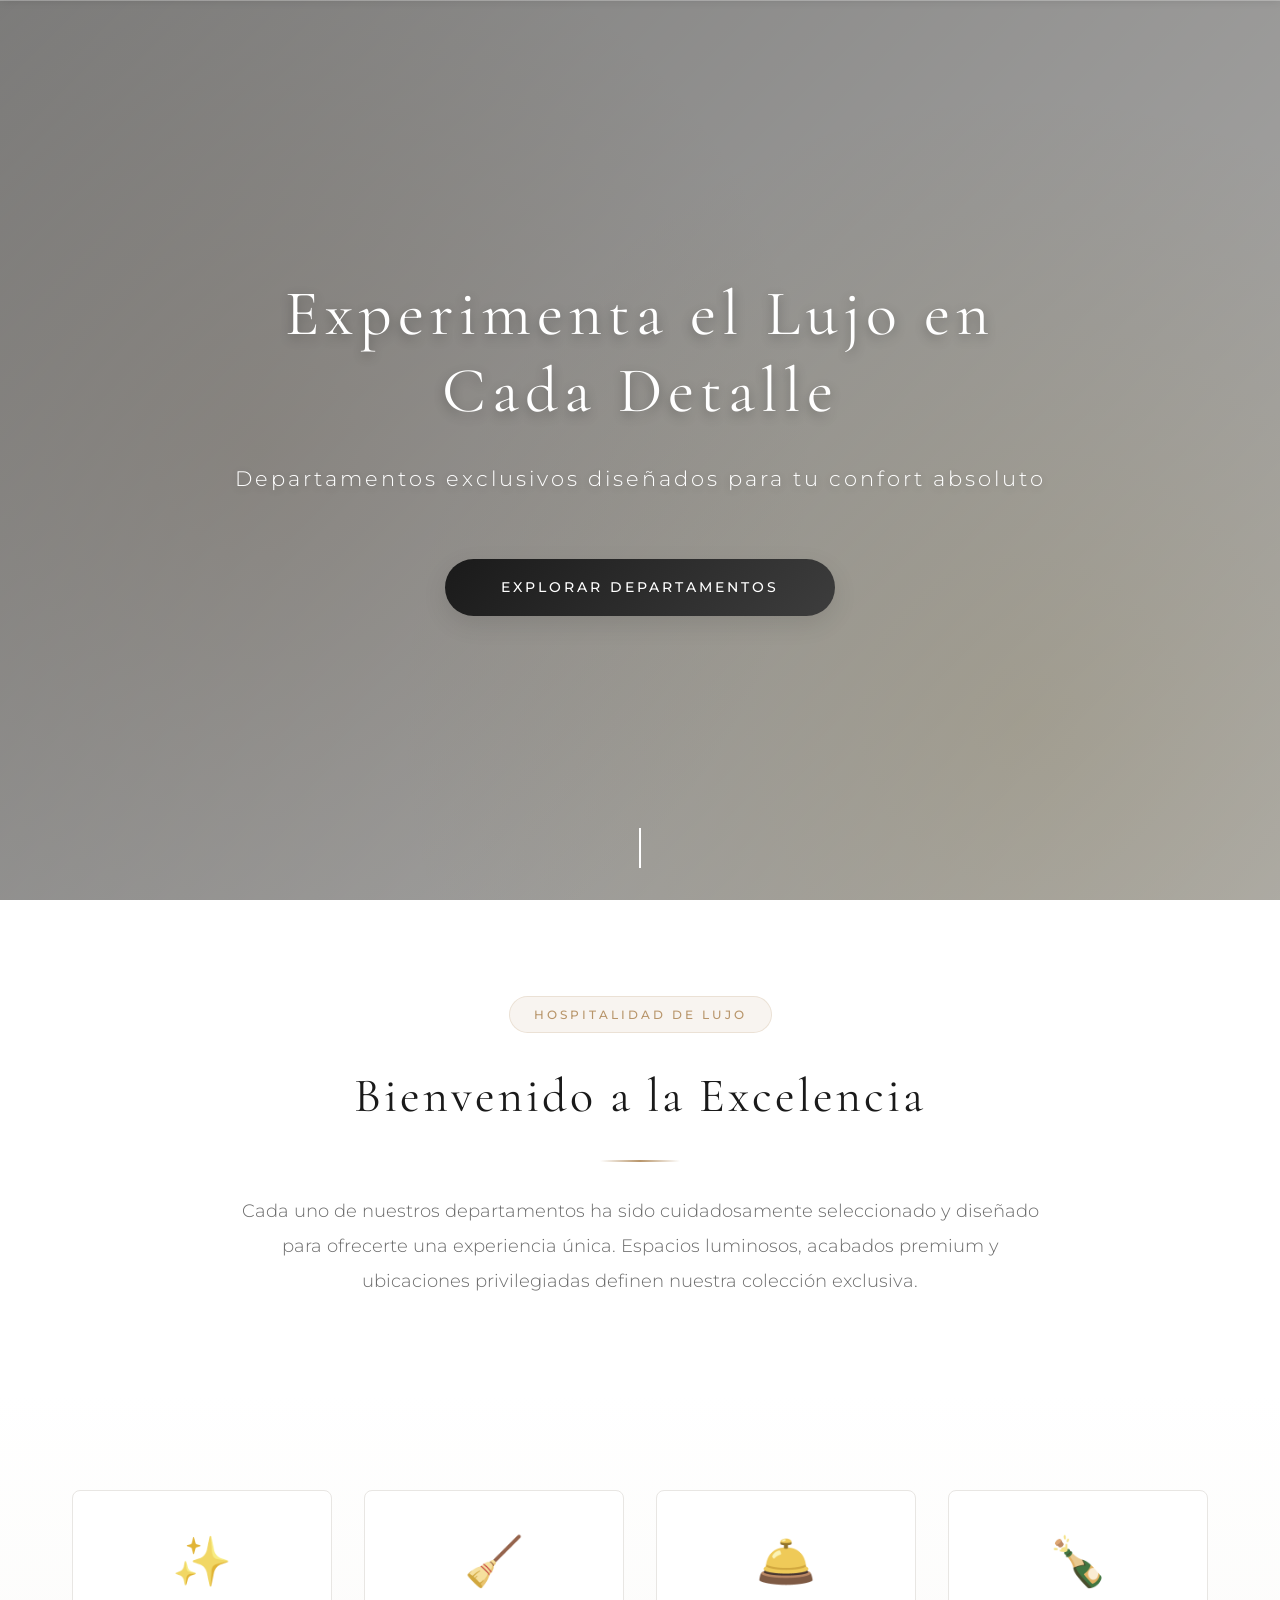
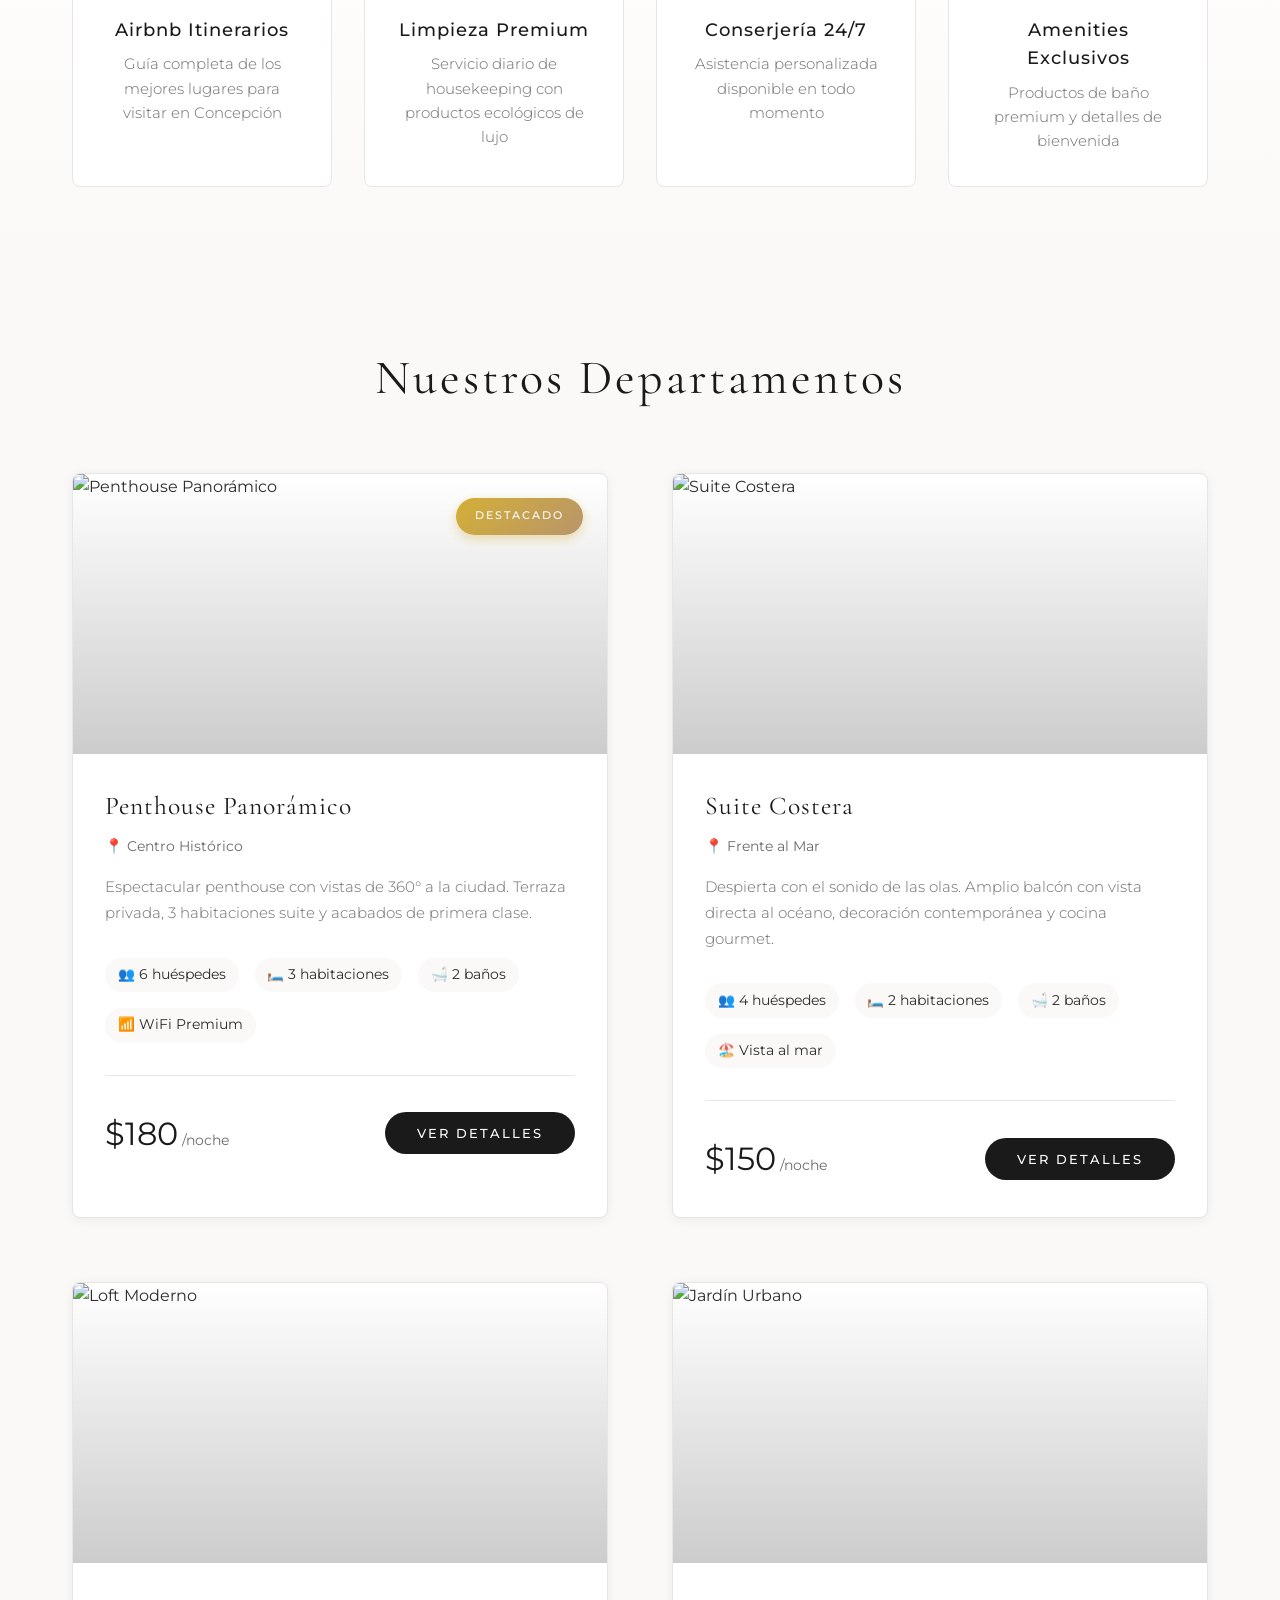
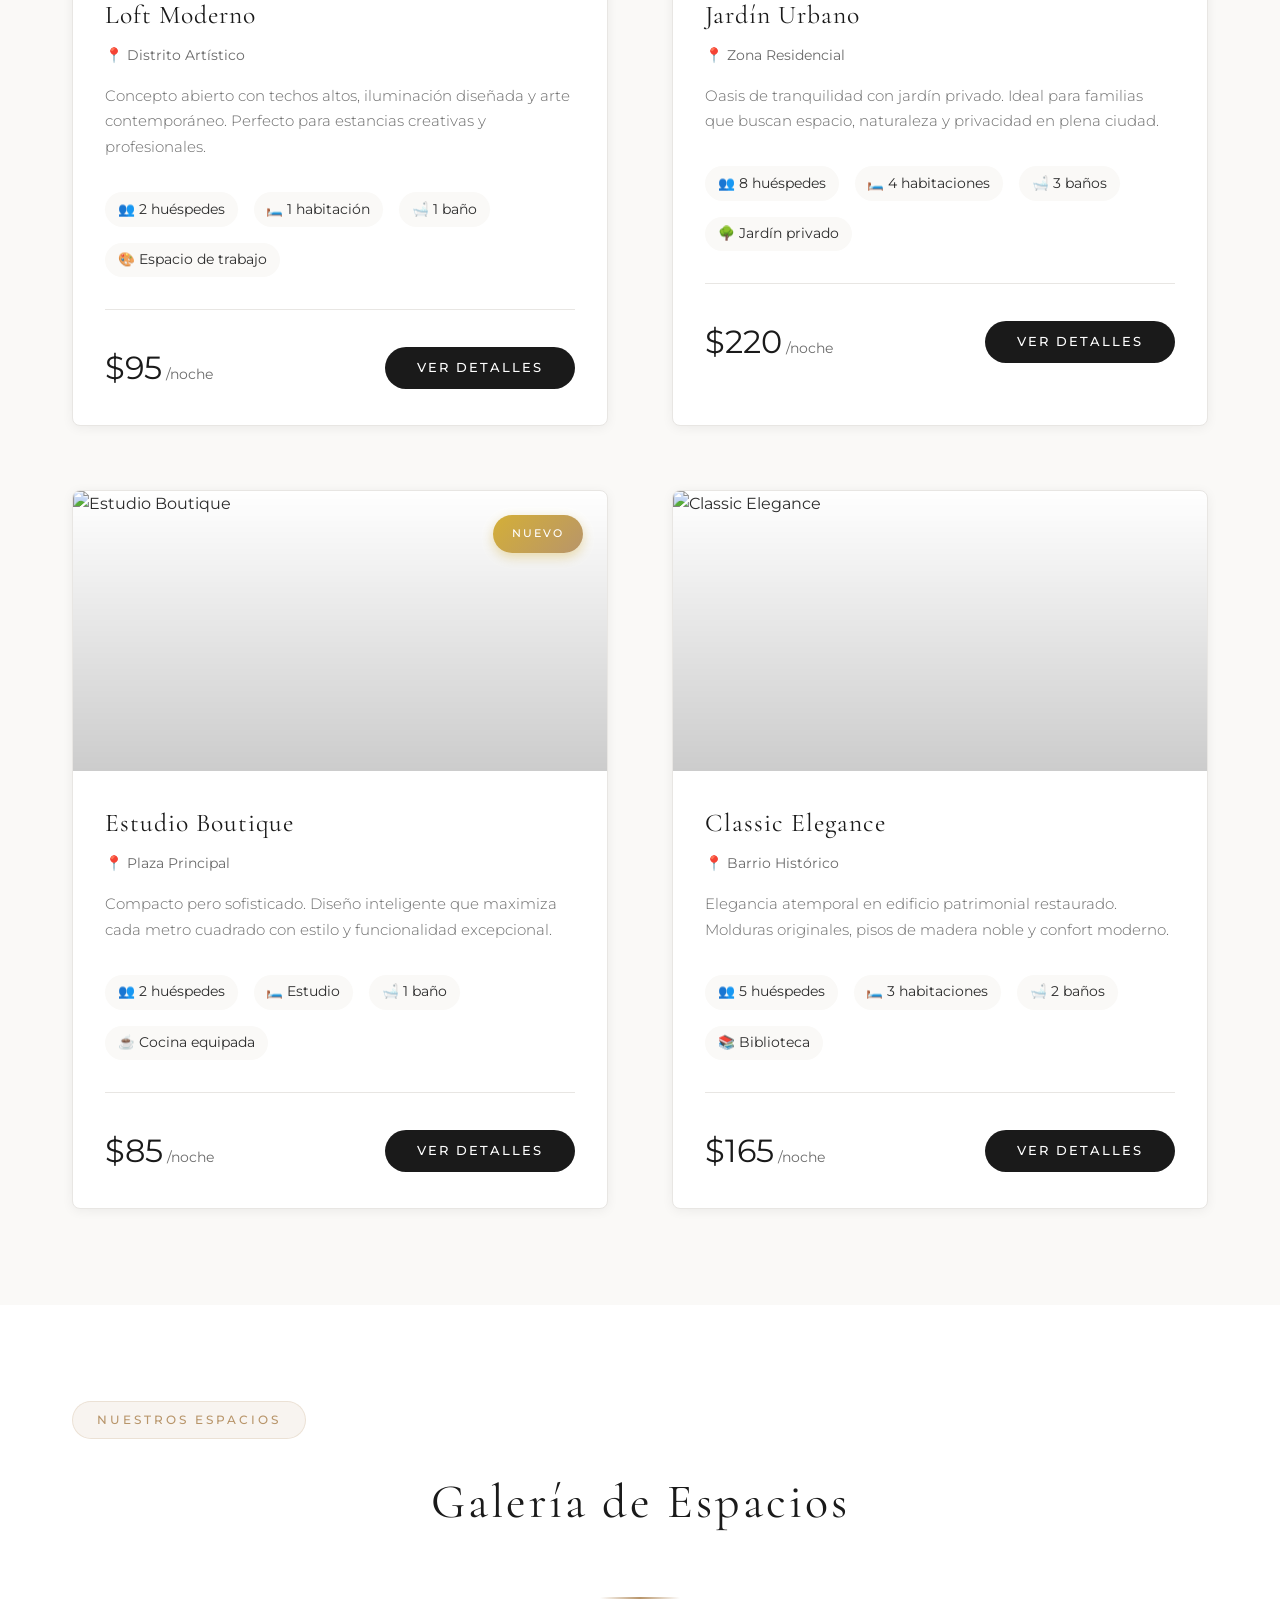
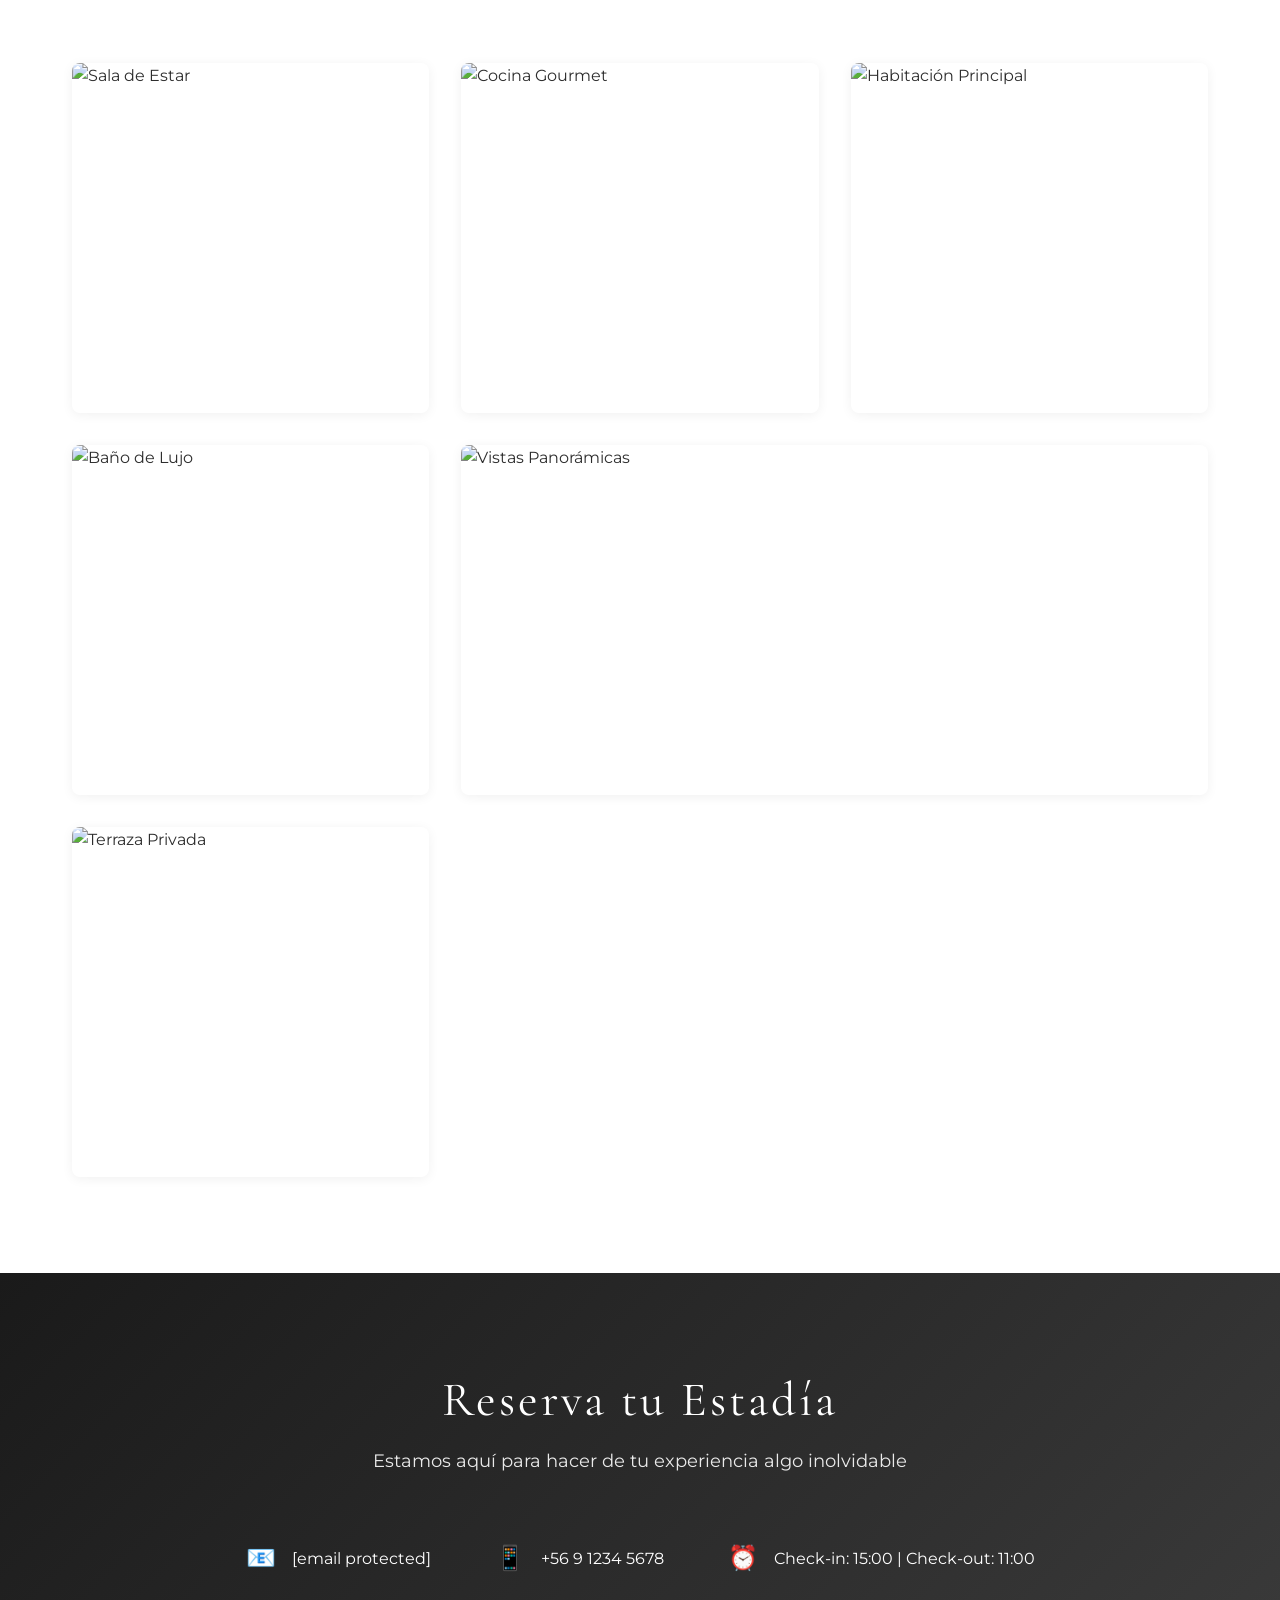
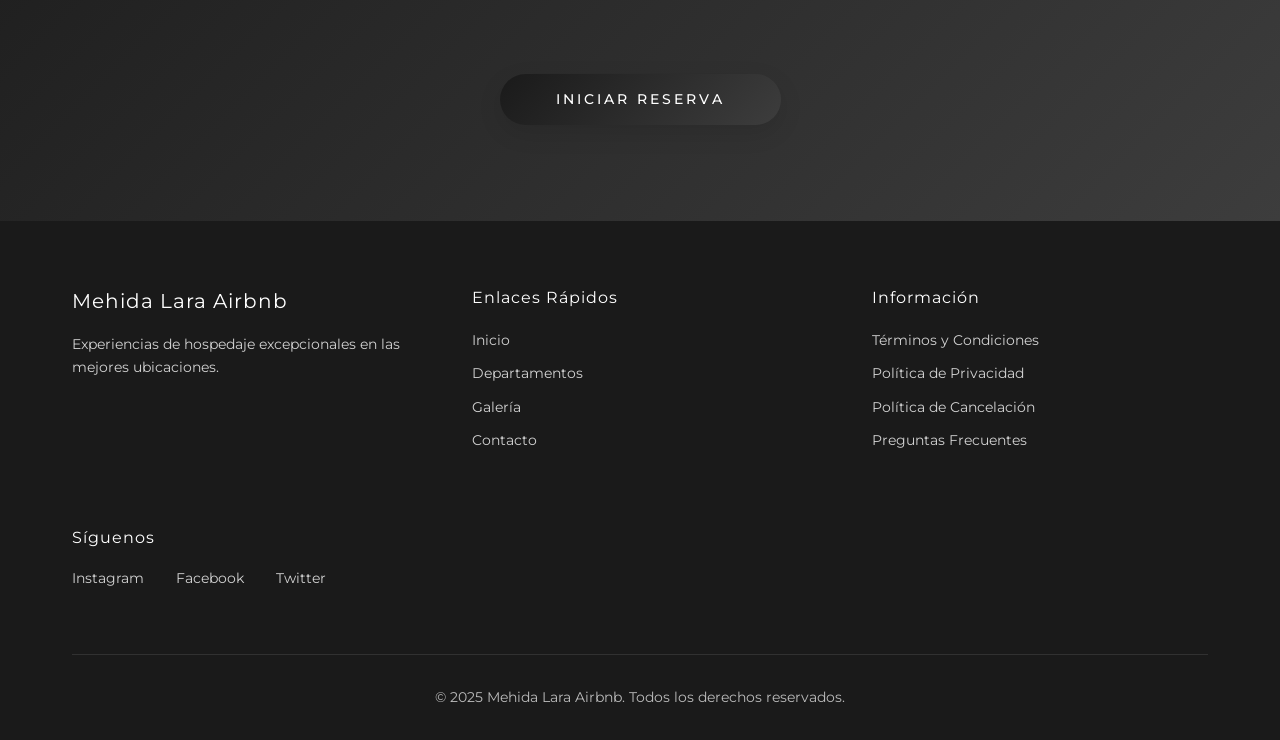
==== commit beb59467: "Agregados nuevos componentes: itinerarios, amenities y limpieza premium" ====
--- a/index.html
+++ b/index.html
@@ -71,22 +71,22 @@
     <section class="premium-services">
         <div class="container">
             <div class="services-grid">
-                <div class="service-item fade-on-scroll">
-                    <div class="service-icon">🔑</div>
-                    <h3 class="service-title">Check-in Privado</h3>
-                    <p class="service-description">Proceso de llegada personalizado sin esperas ni complicaciones</p>
-                </div>
-                <div class="service-item fade-on-scroll">
+                <div class="service-item fade-on-scroll" onclick="abrirItinerarios()" style="cursor: pointer; transition: transform 0.3s ease;">
+                    <div class="service-icon">✨</div>
+                    <h3 class="service-title">Airbnb Itinerarios</h3>
+                    <p class="service-description">Guía completa de los mejores lugares para visitar en Concepción</p>
+                </div>
+                <div class="service-item fade-on-scroll" onclick="abrirLimpieza()" style="cursor: pointer; transition: transform 0.3s ease;">
                     <div class="service-icon">🧹</div>
                     <h3 class="service-title">Limpieza Premium</h3>
                     <p class="service-description">Servicio diario de housekeeping con productos ecológicos de lujo</p>
                 </div>
                 <div class="service-item fade-on-scroll">
                     <div class="service-icon">🛎️</div>
-                    <h3 class="service-title">Concierge 24/7</h3>
+                    <h3 class="service-title">Conserjería 24/7</h3>
                     <p class="service-description">Asistencia personalizada disponible en todo momento</p>
                 </div>
-                <div class="service-item fade-on-scroll">
+                <div class="service-item fade-on-scroll" onclick="abrirAmenities()" style="cursor: pointer; transition: transform 0.3s ease;">
                     <div class="service-icon">🍾</div>
                     <h3 class="service-title">Amenities Exclusivos</h3>
                     <p class="service-description">Productos de baño premium y detalles de bienvenida</p>
@@ -337,7 +337,7 @@
                 <div class="contact-info">
                     <div class="contact-item">
                         <span class="contact-icon">📧</span>
-                        <span>reservas@mehidalara.com</span>
+                        <span><a href="/cdn-cgi/l/email-protection" class="__cf_email__" data-cfemail="f38196809681859280b39e969b9a97929f928192dd909c9e">[email&#160;protected]</a></span>
                     </div>
                     <div class="contact-item">
                         <span class="contact-icon">📱</span>
@@ -407,9 +407,25 @@
         <button class="lightbox-close" onclick="closeLightbox()">&times;</button>
         <button class="lightbox-prev" onclick="prevImage()">&#10094;</button>
         <button class="lightbox-next" onclick="nextImage()">&#10095;</button>
-        <div class="lightbox-content" id="lightboxContent"></div>
+        <img src="" alt="" id="lightboxImage">
     </div>
 
+    <!-- Script para navegación a Amenities -->
+    <script>
+        function abrirAmenities() {
+            window.location.href = 'componentes/amenities-exclusivos/amenities.html';
+        }
+        
+        function abrirLimpieza() {
+            window.location.href = 'componentes/limpieza-premium/limpieza.html';
+        }
+        
+        function abrirItinerarios() {
+            window.location.href = 'componentes/airbnb-itinerarios/itinerarios.html';
+        }
+    </script>
+
+    <!-- Script principal -->
     <script src="script.js"></script>
 </body>
-</html>
+</html>
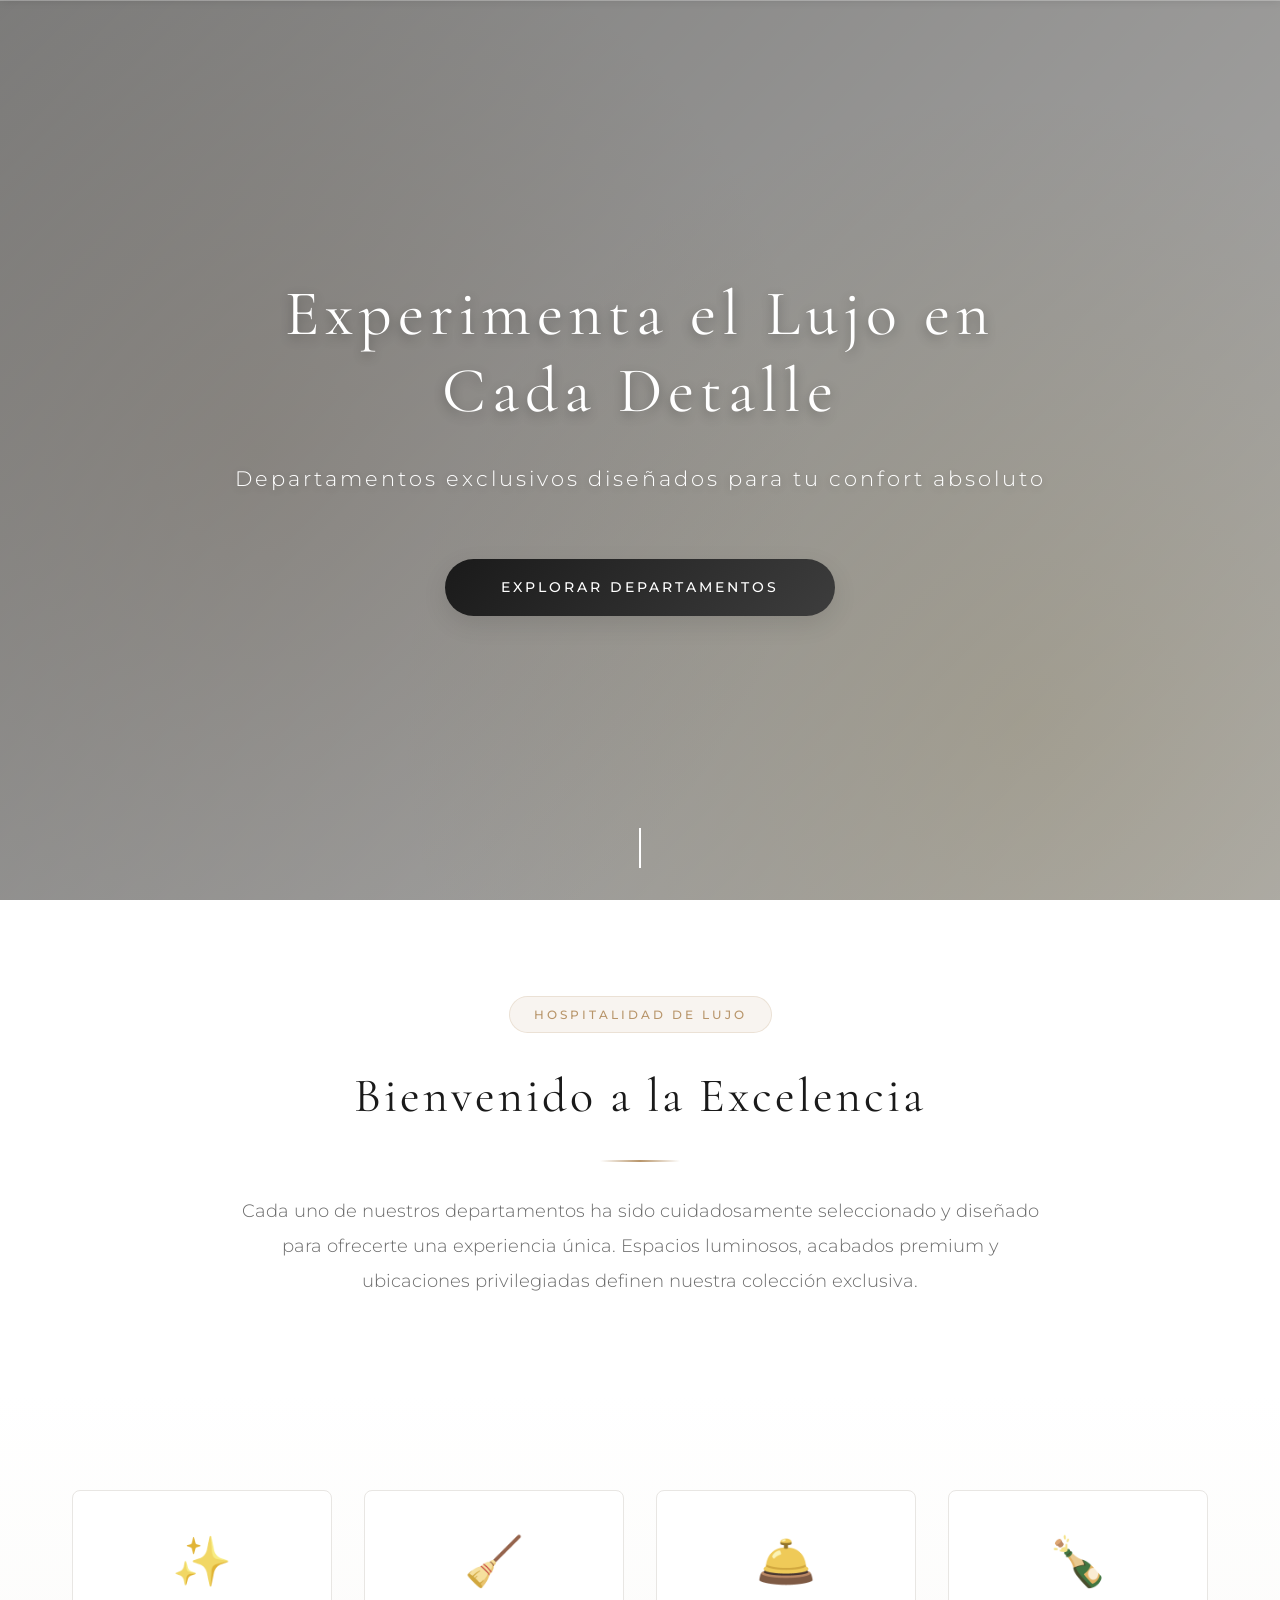
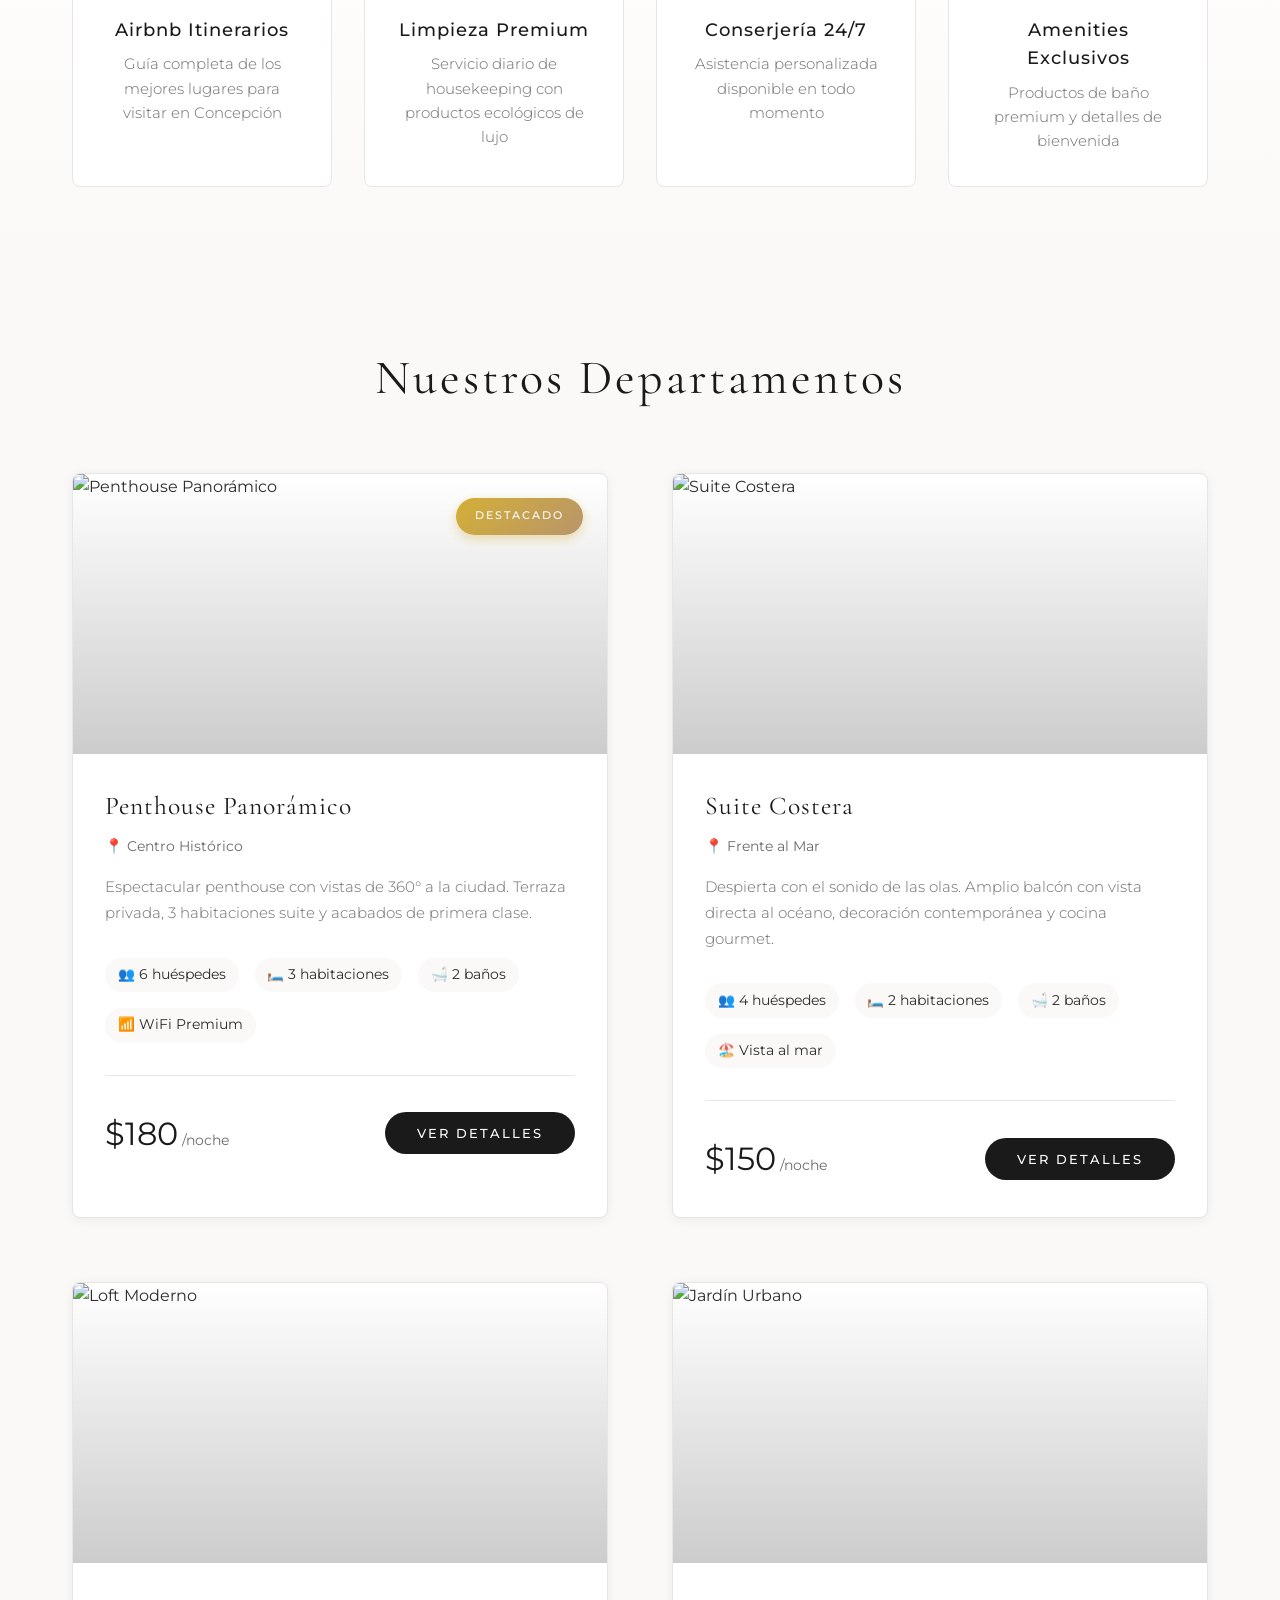
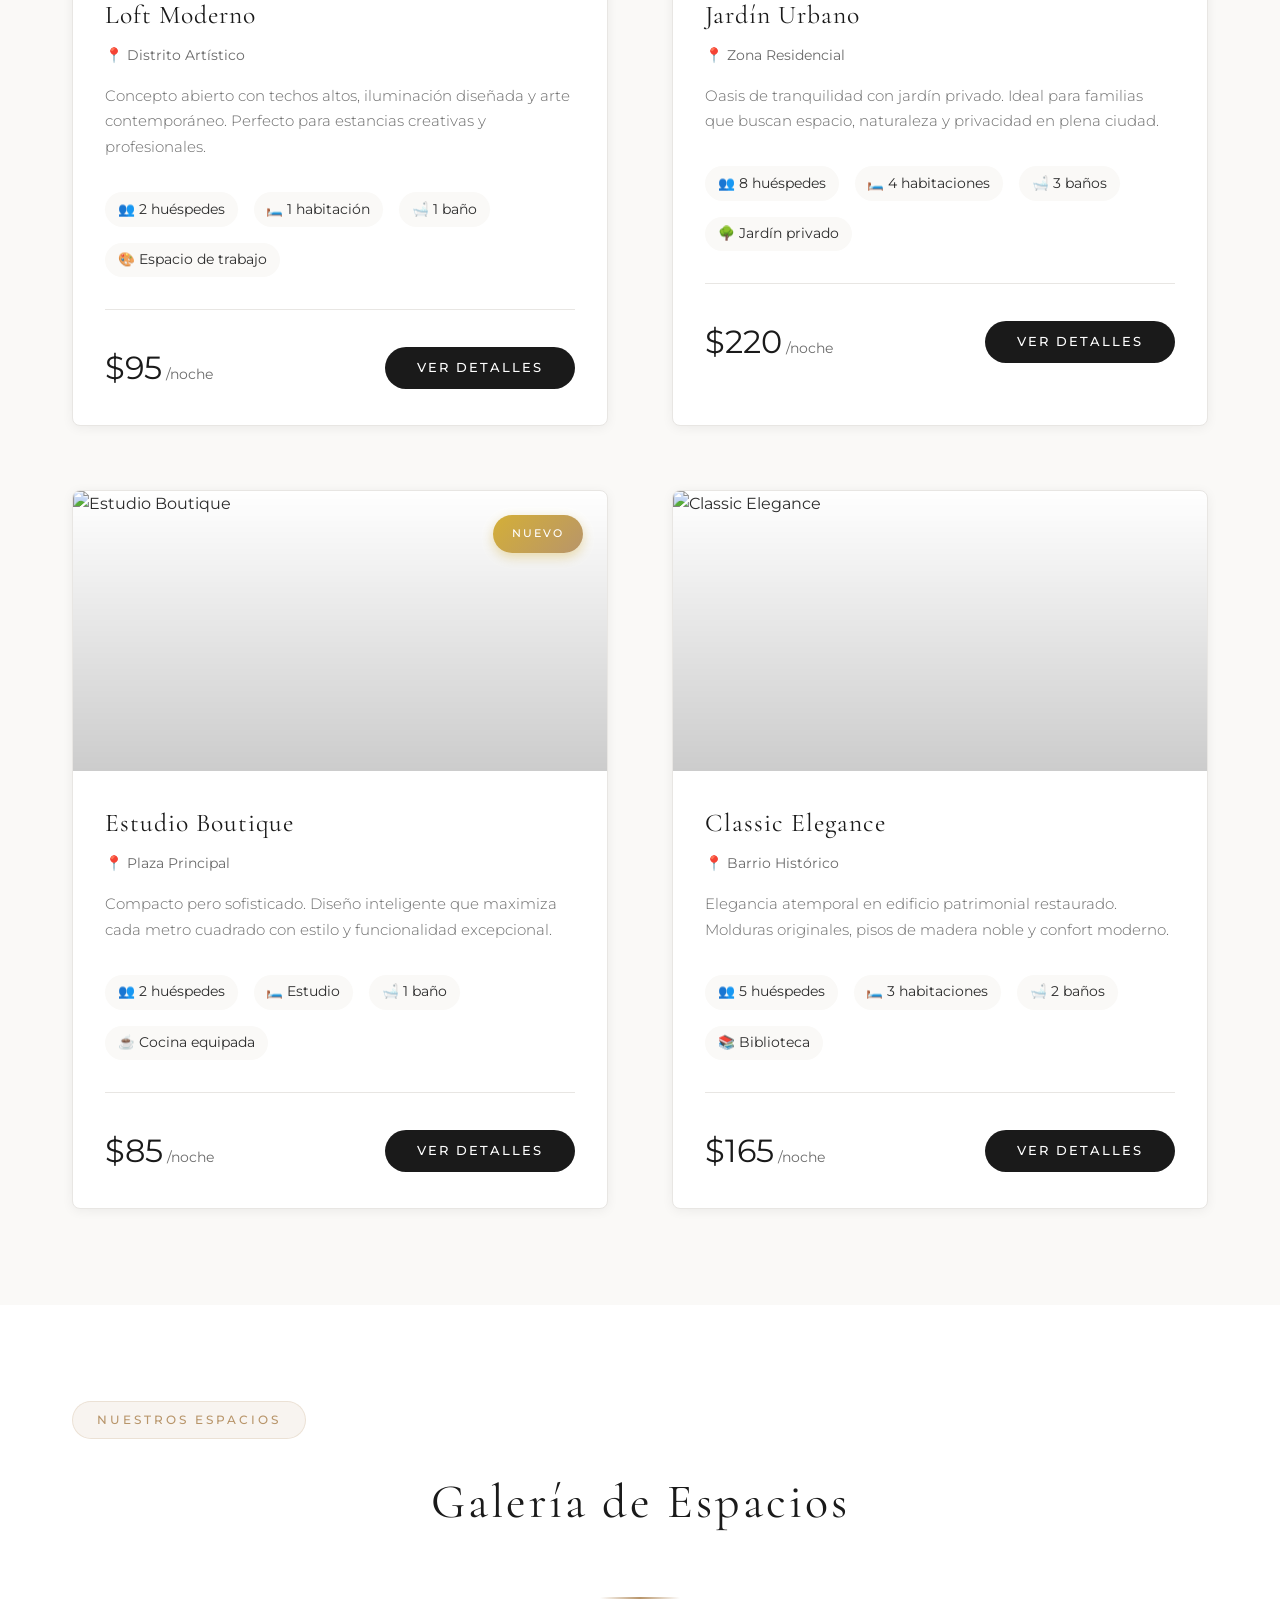
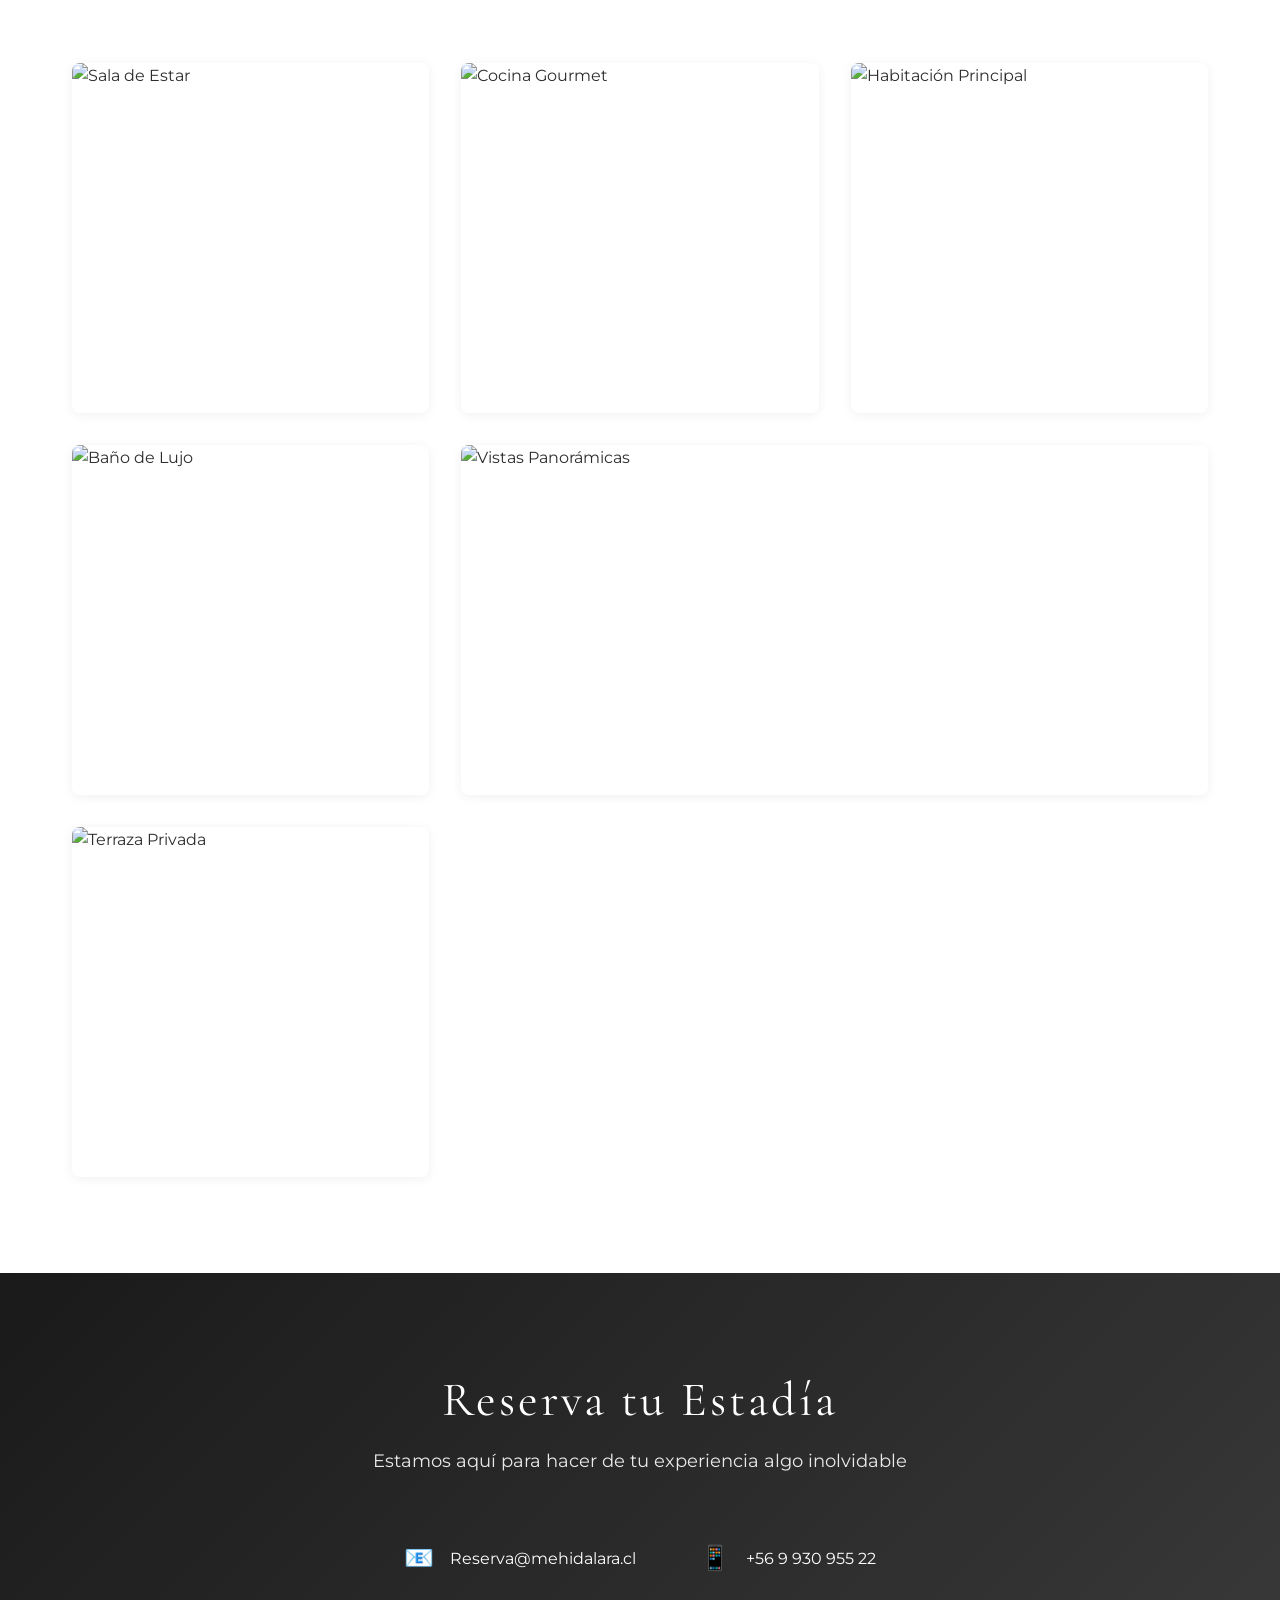
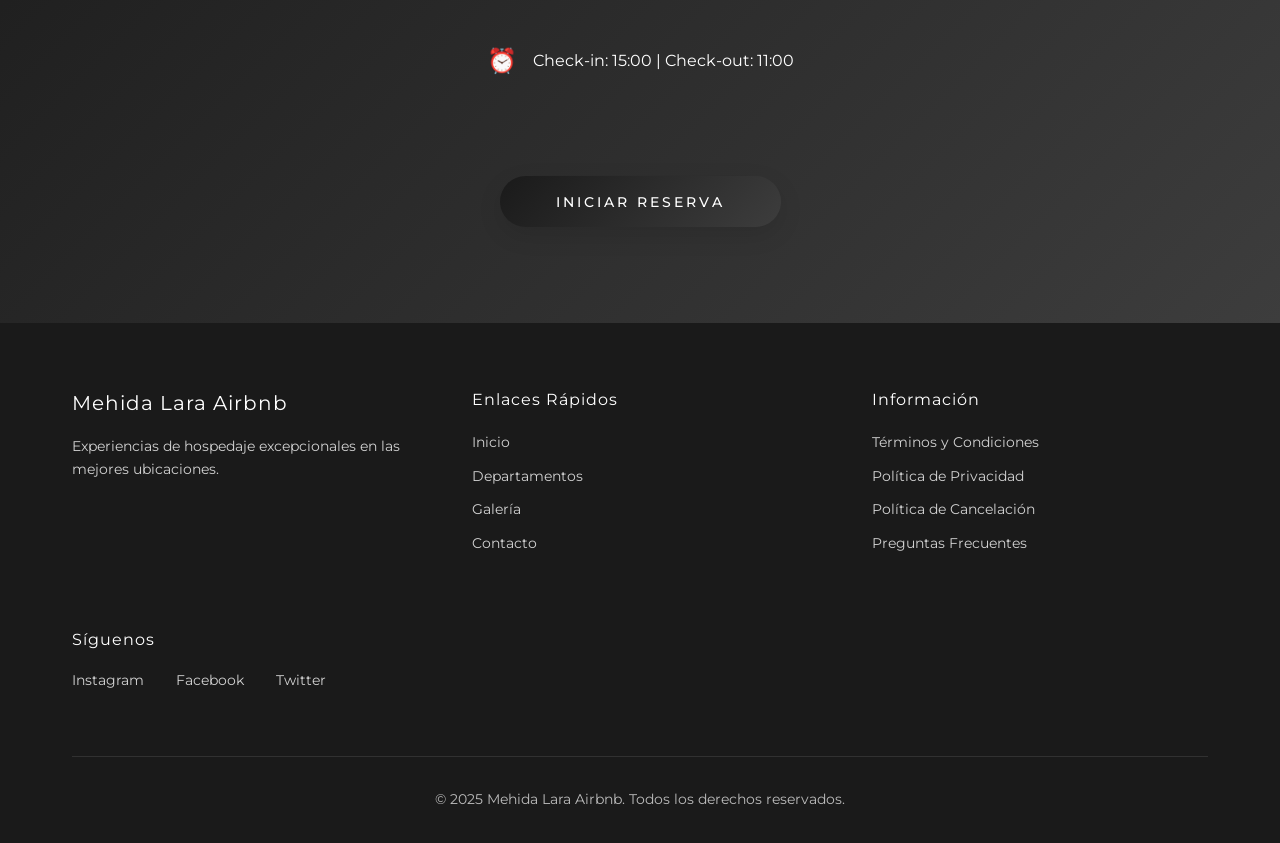
==== commit 37cd155c: "Update contact email and phone number" ====
--- a/index.html
+++ b/index.html
@@ -337,11 +337,11 @@
                 <div class="contact-info">
                     <div class="contact-item">
                         <span class="contact-icon">📧</span>
-                        <span><a href="/cdn-cgi/l/email-protection" class="__cf_email__" data-cfemail="f38196809681859280b39e969b9a97929f928192dd909c9e">[email&#160;protected]</a></span>
+                        <span><a href="/cdn-cgi/l/email-protection" class="__cf_email__" data-cfemail="f38196809681859280b39e969b9a97929f928192dd909c9e">Reserva@mehidalara.cl</a></span>
                     </div>
                     <div class="contact-item">
                         <span class="contact-icon">📱</span>
-                        <span>+56 9 1234 5678</span>
+                        <span>+56 9 930 955 22</span>
                     </div>
                     <div class="contact-item">
                         <span class="contact-icon">⏰</span>
@@ -428,4 +428,4 @@
     <!-- Script principal -->
     <script src="script.js"></script>
 </body>
-</html>+</html>
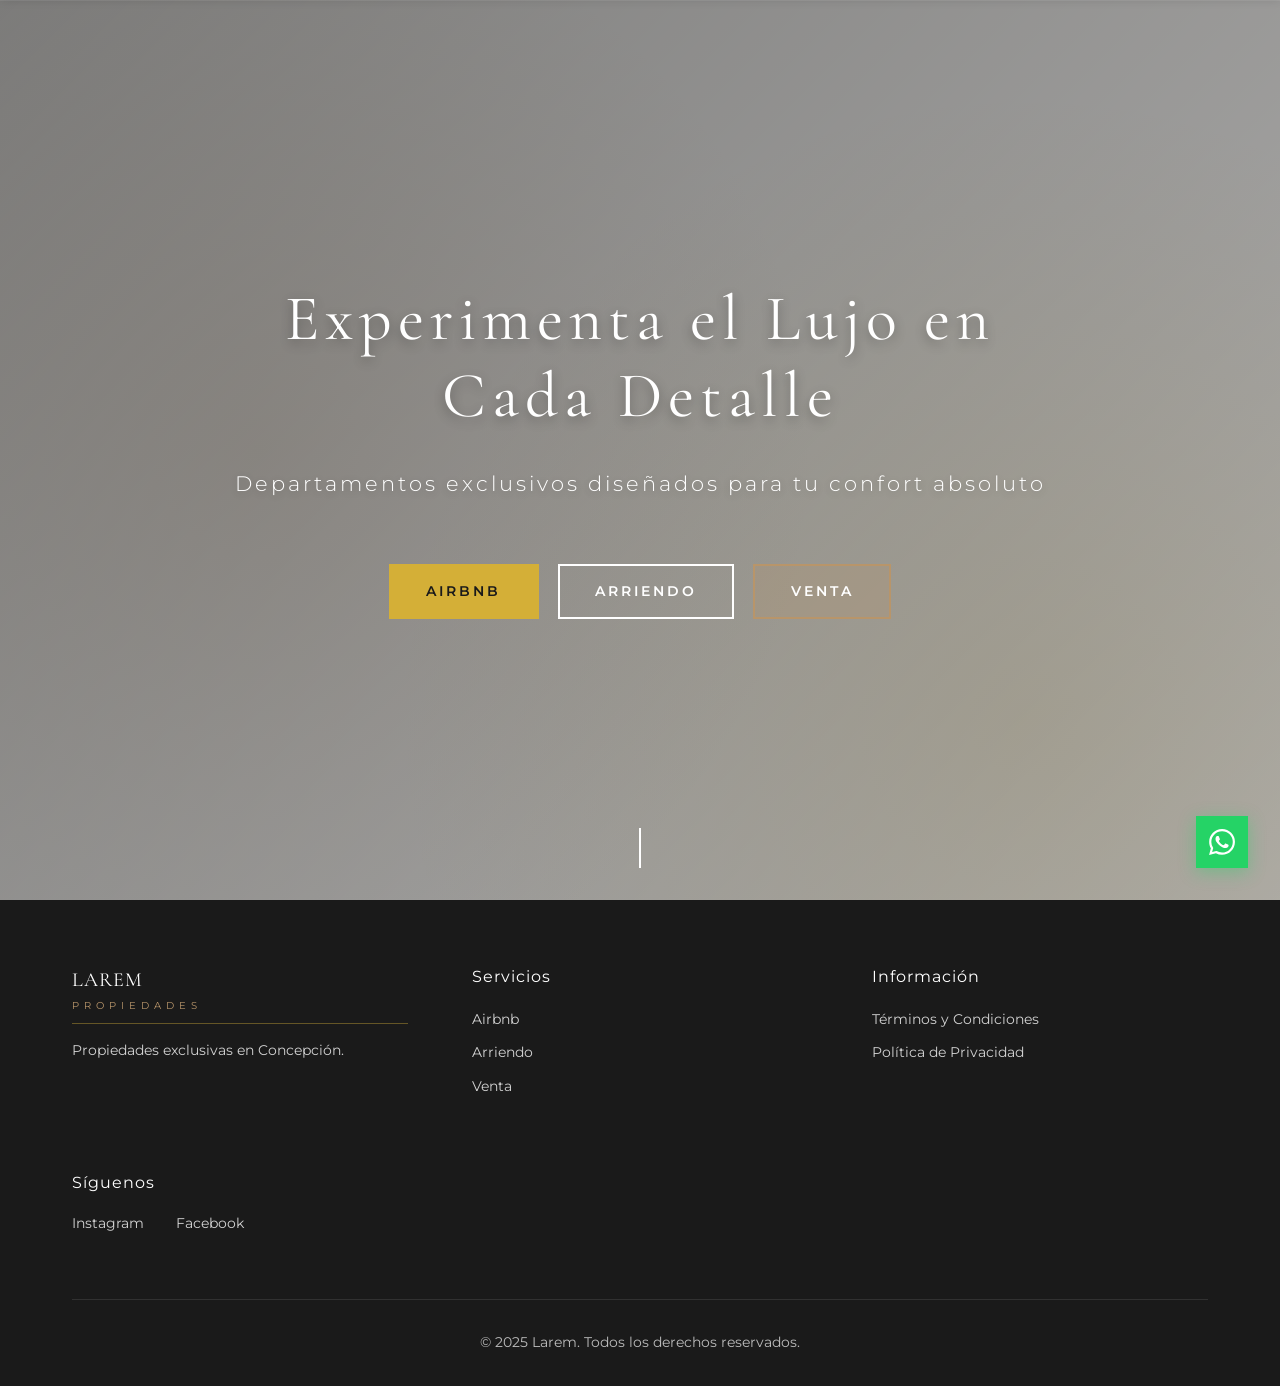
==== commit dc56e5db: "Reconstruye index.html: marca Larem, nav y hero con 3 botones" ====
--- a/index.html
+++ b/index.html
@@ -3,36 +3,33 @@
 <head>
     <meta charset="UTF-8">
     <meta name="viewport" content="width=device-width, initial-scale=1.0">
-    <meta name="description" content="Mehida Lara Airbnb - Departamentos de lujo en arriendo. Descubre espacios únicos con estilo boutique.">
-    <title>Mehida Lara Airbnb | Departamentos de Lujo</title>    
-    <!-- Estilos CSS Modulares -->
+    <meta name="description" content="Larem - Departamentos de lujo en Concepción. Airbnb, arriendo y venta de propiedades exclusivas.">
+    <title>Larem | Propiedades de Lujo</title>
     <link rel="stylesheet" href="css/base.css">
     <link rel="stylesheet" href="css/layout.css">
     <link rel="stylesheet" href="css/hero.css">
-    <link rel="stylesheet" href="css/sections.css">
-    <link rel="stylesheet" href="css/apartments.css">
-    <link rel="stylesheet" href="css/gallery.css">
     <link rel="stylesheet" href="css/animations.css">
     <link rel="stylesheet" href="css/responsive.css">
 </head>
 <body>
-    <!-- Header con navegación -->
+
+    <!-- Header -->
     <header class="header" id="header">
         <div class="container">
             <div class="header-content">
                 <div class="logo">
-                    <h1>Mehida Lara</h1>
-                    <span class="logo-subtitle">Airbnb</span>
+                    <h1>Larem</h1>
+                    <span class="logo-subtitle">Propiedades</span>
                 </div>
                 <nav class="nav" id="nav">
                     <ul class="nav-list">
                         <li><a href="#inicio" class="nav-link">Inicio</a></li>
-                        <li><a href="#departamentos" class="nav-link">Departamentos</a></li>
-                        <li><a href="#galeria" class="nav-link">Galería</a></li>
-                        <li><a href="#contacto" class="nav-link">Contacto</a></li>
+                        <li><a href="airbnb/index.html" class="nav-link">Airbnb</a></li>
+                        <li><a href="arriendo/index.html" class="nav-link">Arriendo</a></li>
+                        <li><a href="venta/index.html" class="nav-link">Venta</a></li>
                     </ul>
                 </nav>
-                <button class="menu-toggle" id="menuToggle">
+                <button class="menu-toggle" id="menuToggle" aria-label="Abrir menú">
                     <span></span>
                     <span></span>
                     <span></span>
@@ -41,315 +38,21 @@
         </div>
     </header>
 
-    <!-- Sección Hero -->
+    <!-- Hero -->
     <section class="hero" id="inicio">
         <div class="hero-bg-image"></div>
         <div class="hero-overlay"></div>
         <div class="hero-content">
-            <h2 class="hero-title fade-in">Experimenta el Lujo en Cada Detalle</h2>
+            <h2 class="hero-title fade-in">Experimenta el Lujo en<br>Cada Detalle</h2>
             <p class="hero-subtitle fade-in">Departamentos exclusivos diseñados para tu confort absoluto</p>
-            <a href="#departamentos" class="btn-primary fade-in">Explorar Departamentos</a>
+            <div class="hero-buttons fade-in">
+                <a href="airbnb/index.html" class="btn-airbnb">Airbnb</a>
+                <a href="arriendo/index.html" class="btn-arriendo">Arriendo</a>
+                <a href="venta/index.html" class="btn-venta">Venta</a>
+            </div>
         </div>
         <div class="scroll-indicator">
             <span></span>
-        </div>
-    </section>
-
-    <!-- Sección de Introducción -->
-    <section class="intro">
-        <div class="container">
-            <div class="intro-content fade-on-scroll">
-                <div class="intro-badge">Hospitalidad de Lujo</div>
-                <h2 class="section-title">Bienvenido a la Excelencia</h2>
-                <div class="title-divider"></div>
-                <p class="intro-text">Cada uno de nuestros departamentos ha sido cuidadosamente seleccionado y diseñado para ofrecerte una experiencia única. Espacios luminosos, acabados premium y ubicaciones privilegiadas definen nuestra colección exclusiva.</p>
-            </div>
-        </div>
-    </section>
-
-    <!-- Sección de Servicios Premium -->
-    <section class="premium-services">
-        <div class="container">
-            <div class="services-grid">
-                <div class="service-item fade-on-scroll" onclick="abrirItinerarios()" style="cursor: pointer; transition: transform 0.3s ease;">
-                    <div class="service-icon">✨</div>
-                    <h3 class="service-title">Airbnb Itinerarios</h3>
-                    <p class="service-description">Guía completa de los mejores lugares para visitar en Concepción</p>
-                </div>
-                <div class="service-item fade-on-scroll" onclick="abrirLimpieza()" style="cursor: pointer; transition: transform 0.3s ease;">
-                    <div class="service-icon">🧹</div>
-                    <h3 class="service-title">Limpieza Premium</h3>
-                    <p class="service-description">Servicio diario de housekeeping con productos ecológicos de lujo</p>
-                </div>
-                <div class="service-item fade-on-scroll">
-                    <div class="service-icon">🛎️</div>
-                    <h3 class="service-title">Conserjería 24/7</h3>
-                    <p class="service-description">Asistencia personalizada disponible en todo momento</p>
-                </div>
-                <div class="service-item fade-on-scroll" onclick="abrirAmenities()" style="cursor: pointer; transition: transform 0.3s ease;">
-                    <div class="service-icon">🍾</div>
-                    <h3 class="service-title">Amenities Exclusivos</h3>
-                    <p class="service-description">Productos de baño premium y detalles de bienvenida</p>
-                </div>
-            </div>
-        </div>
-    </section>
-
-    <!-- Sección de Departamentos -->
-    <section class="apartments" id="departamentos">
-        <div class="container">
-            <h2 class="section-title fade-on-scroll">Nuestros Departamentos</h2>
-            <div class="apartments-grid">
-                <!-- Departamento 1 -->
-                <article class="apartment-card fade-on-scroll">
-                    <div class="card-image">
-                        <img src="https://images.unsplash.com/photo-1522708323590-d24dbb6b0267?w=800&q=80" alt="Penthouse Panorámico" class="card-img">
-                        <div class="image-overlay"></div>
-                        <span class="card-badge">Destacado</span>
-                    </div>
-                    <div class="card-content">
-                        <h3 class="card-title">Penthouse Panorámico</h3>
-                        <p class="card-location">📍 Centro Histórico</p>
-                        <p class="card-description">Espectacular penthouse con vistas de 360° a la ciudad. Terraza privada, 3 habitaciones suite y acabados de primera clase.</p>
-                        <ul class="card-features">
-                            <li>👥 6 huéspedes</li>
-                            <li>🛏️ 3 habitaciones</li>
-                            <li>🛁 2 baños</li>
-                            <li>📶 WiFi Premium</li>
-                        </ul>
-                        <div class="card-footer">
-                            <div class="card-price">
-                                <span class="price-amount">$180</span>
-                                <span class="price-period">/noche</span>
-                            </div>
-                            <button class="btn-secondary" onclick="openDetails(0)">Ver Detalles</button>
-                        </div>
-                    </div>
-                </article>
-
-                <!-- Departamento 2 -->
-                <article class="apartment-card fade-on-scroll">
-                    <div class="card-image">
-                        <img src="https://images.unsplash.com/photo-1568605114967-8130f3a36994?w=800&q=80" alt="Suite Costera" class="card-img">
-                        <div class="image-overlay"></div>
-                    </div>
-                    <div class="card-content">
-                        <h3 class="card-title">Suite Costera</h3>
-                        <p class="card-location">📍 Frente al Mar</p>
-                        <p class="card-description">Despierta con el sonido de las olas. Amplio balcón con vista directa al océano, decoración contemporánea y cocina gourmet.</p>
-                        <ul class="card-features">
-                            <li>👥 4 huéspedes</li>
-                            <li>🛏️ 2 habitaciones</li>
-                            <li>🛁 2 baños</li>
-                            <li>🏖️ Vista al mar</li>
-                        </ul>
-                        <div class="card-footer">
-                            <div class="card-price">
-                                <span class="price-amount">$150</span>
-                                <span class="price-period">/noche</span>
-                            </div>
-                            <button class="btn-secondary" onclick="openDetails(1)">Ver Detalles</button>
-                        </div>
-                    </div>
-                </article>
-
-                <!-- Departamento 3 -->
-                <article class="apartment-card fade-on-scroll">
-                    <div class="card-image">
-                        <img src="https://images.unsplash.com/photo-1502672260266-1c1ef2d93688?w=800&q=80" alt="Loft Moderno" class="card-img">
-                        <div class="image-overlay"></div>
-                    </div>
-                    <div class="card-content">
-                        <h3 class="card-title">Loft Moderno</h3>
-                        <p class="card-location">📍 Distrito Artístico</p>
-                        <p class="card-description">Concepto abierto con techos altos, iluminación diseñada y arte contemporáneo. Perfecto para estancias creativas y profesionales.</p>
-                        <ul class="card-features">
-                            <li>👥 2 huéspedes</li>
-                            <li>🛏️ 1 habitación</li>
-                            <li>🛁 1 baño</li>
-                            <li>🎨 Espacio de trabajo</li>
-                        </ul>
-                        <div class="card-footer">
-                            <div class="card-price">
-                                <span class="price-amount">$95</span>
-                                <span class="price-period">/noche</span>
-                            </div>
-                            <button class="btn-secondary" onclick="openDetails(2)">Ver Detalles</button>
-                        </div>
-                    </div>
-                </article>
-
-                <!-- Departamento 4 -->
-                <article class="apartment-card fade-on-scroll">
-                    <div class="card-image">
-                        <img src="https://images.unsplash.com/photo-1600596542815-ffad4c1539a9?w=800&q=80" alt="Jardín Urbano" class="card-img">
-                        <div class="image-overlay"></div>
-                    </div>
-                    <div class="card-content">
-                        <h3 class="card-title">Jardín Urbano</h3>
-                        <p class="card-location">📍 Zona Residencial</p>
-                        <p class="card-description">Oasis de tranquilidad con jardín privado. Ideal para familias que buscan espacio, naturaleza y privacidad en plena ciudad.</p>
-                        <ul class="card-features">
-                            <li>👥 8 huéspedes</li>
-                            <li>🛏️ 4 habitaciones</li>
-                            <li>🛁 3 baños</li>
-                            <li>🌳 Jardín privado</li>
-                        </ul>
-                        <div class="card-footer">
-                            <div class="card-price">
-                                <span class="price-amount">$220</span>
-                                <span class="price-period">/noche</span>
-                            </div>
-                            <button class="btn-secondary" onclick="openDetails(3)">Ver Detalles</button>
-                        </div>
-                    </div>
-                </article>
-
-                <!-- Departamento 5 -->
-                <article class="apartment-card fade-on-scroll">
-                    <div class="card-image">
-                        <img src="https://images.unsplash.com/photo-1560448204-e02f11c3d0e2?w=800&q=80" alt="Estudio Boutique" class="card-img">
-                        <div class="image-overlay"></div>
-                        <span class="card-badge">Nuevo</span>
-                    </div>
-                    <div class="card-content">
-                        <h3 class="card-title">Estudio Boutique</h3>
-                        <p class="card-location">📍 Plaza Principal</p>
-                        <p class="card-description">Compacto pero sofisticado. Diseño inteligente que maximiza cada metro cuadrado con estilo y funcionalidad excepcional.</p>
-                        <ul class="card-features">
-                            <li>👥 2 huéspedes</li>
-                            <li>🛏️ Estudio</li>
-                            <li>🛁 1 baño</li>
-                            <li>☕ Cocina equipada</li>
-                        </ul>
-                        <div class="card-footer">
-                            <div class="card-price">
-                                <span class="price-amount">$85</span>
-                                <span class="price-period">/noche</span>
-                            </div>
-                            <button class="btn-secondary" onclick="openDetails(4)">Ver Detalles</button>
-                        </div>
-                    </div>
-                </article>
-
-                <!-- Departamento 6 -->
-                <article class="apartment-card fade-on-scroll">
-                    <div class="card-image">
-                        <img src="https://images.unsplash.com/photo-1600607687939-ce8a6c25118c?w=800&q=80" alt="Classic Elegance" class="card-img">
-                        <div class="image-overlay"></div>
-                    </div>
-                    <div class="card-content">
-                        <h3 class="card-title">Classic Elegance</h3>
-                        <p class="card-location">📍 Barrio Histórico</p>
-                        <p class="card-description">Elegancia atemporal en edificio patrimonial restaurado. Molduras originales, pisos de madera noble y confort moderno.</p>
-                        <ul class="card-features">
-                            <li>👥 5 huéspedes</li>
-                            <li>🛏️ 3 habitaciones</li>
-                            <li>🛁 2 baños</li>
-                            <li>📚 Biblioteca</li>
-                        </ul>
-                        <div class="card-footer">
-                            <div class="card-price">
-                                <span class="price-amount">$165</span>
-                                <span class="price-period">/noche</span>
-                            </div>
-                            <button class="btn-secondary" onclick="openDetails(5)">Ver Detalles</button>
-                        </div>
-                    </div>
-                </article>
-            </div>
-        </div>
-    </section>
-
-    <!-- Galería Visual -->
-    <section class="gallery" id="galeria">
-        <div class="container">
-            <div class="fade-on-scroll">
-                <div class="intro-badge">Nuestros Espacios</div>
-                <h2 class="section-title">Galería de Espacios</h2>
-                <div class="title-divider"></div>
-            </div>
-            <div class="gallery-grid">
-                <div class="gallery-item fade-on-scroll" onclick="openLightbox(0)">
-                    <img src="https://images.unsplash.com/photo-1600210492493-0946911123ea?w=800&q=80" alt="Sala de Estar" class="gallery-img">
-                    <div class="gallery-overlay">
-                        <div class="gallery-content">
-                            <span class="gallery-icon">🛋️</span>
-                            <span class="gallery-text">Sala de Estar</span>
-                        </div>
-                    </div>
-                </div>
-                <div class="gallery-item fade-on-scroll" onclick="openLightbox(1)">
-                    <img src="https://images.unsplash.com/photo-1556912167-f556f1f39fdf?w=800&q=80" alt="Cocina Gourmet" class="gallery-img">
-                    <div class="gallery-overlay">
-                        <div class="gallery-content">
-                            <span class="gallery-icon">🍳</span>
-                            <span class="gallery-text">Cocina Gourmet</span>
-                        </div>
-                    </div>
-                </div>
-                <div class="gallery-item fade-on-scroll" onclick="openLightbox(2)">
-                    <img src="https://images.unsplash.com/photo-1617806118233-18e1de247200?w=800&q=80" alt="Habitación Principal" class="gallery-img">
-                    <div class="gallery-overlay">
-                        <div class="gallery-content">
-                            <span class="gallery-icon">🛏️</span>
-                            <span class="gallery-text">Habitación Principal</span>
-                        </div>
-                    </div>
-                </div>
-                <div class="gallery-item fade-on-scroll" onclick="openLightbox(3)">
-                    <img src="https://images.unsplash.com/photo-1552321554-5fefe8c9ef14?w=800&q=80" alt="Baño de Lujo" class="gallery-img">
-                    <div class="gallery-overlay">
-                        <div class="gallery-content">
-                            <span class="gallery-icon">🛁</span>
-                            <span class="gallery-text">Baño de Lujo</span>
-                        </div>
-                    </div>
-                </div>
-                <div class="gallery-item gallery-item-wide fade-on-scroll" onclick="openLightbox(4)">
-                    <img src="https://images.unsplash.com/photo-1600607687644-c7171b42498f?w=1200&q=80" alt="Vistas Panorámicas" class="gallery-img">
-                    <div class="gallery-overlay">
-                        <div class="gallery-content">
-                            <span class="gallery-icon">🌆</span>
-                            <span class="gallery-text">Vistas Panorámicas</span>
-                        </div>
-                    </div>
-                </div>
-                <div class="gallery-item fade-on-scroll" onclick="openLightbox(5)">
-                    <img src="https://images.unsplash.com/photo-1600585154526-990dced4db0d?w=800&q=80" alt="Terraza Privada" class="gallery-img">
-                    <div class="gallery-overlay">
-                        <div class="gallery-content">
-                            <span class="gallery-icon">🪴</span>
-                            <span class="gallery-text">Terraza Privada</span>
-                        </div>
-                    </div>
-                </div>
-            </div>
-        </div>
-    </section>
-
-    <!-- Sección de Contacto/Reserva -->
-    <section class="contact" id="contacto">
-        <div class="container">
-            <div class="contact-content fade-on-scroll">
-                <h2 class="section-title">Reserva tu Estadía</h2>
-                <p class="contact-subtitle">Estamos aquí para hacer de tu experiencia algo inolvidable</p>
-                <div class="contact-info">
-                    <div class="contact-item">
-                        <span class="contact-icon">📧</span>
-                        <span><a href="/cdn-cgi/l/email-protection" class="__cf_email__" data-cfemail="f38196809681859280b39e969b9a97929f928192dd909c9e">Reserva@mehidalara.cl</a></span>
-                    </div>
-                    <div class="contact-item">
-                        <span class="contact-icon">📱</span>
-                        <span>+56 9 930 955 22</span>
-                    </div>
-                    <div class="contact-item">
-                        <span class="contact-icon">⏰</span>
-                        <span>Check-in: 15:00 | Check-out: 11:00</span>
-                    </div>
-                </div>
-                <button class="btn-primary" onclick="handleReservation()">Iniciar Reserva</button>
-            </div>
         </div>
     </section>
 
@@ -358,16 +61,16 @@
         <div class="container">
             <div class="footer-content">
                 <div class="footer-section">
-                    <h3 class="footer-title">Mehida Lara Airbnb</h3>
-                    <p class="footer-text">Experiencias de hospedaje excepcionales en las mejores ubicaciones.</p>
+                    <h3 class="footer-title">Larem</h3>
+                    <span class="footer-logo-sub">Propiedades</span>
+                    <p class="footer-text">Propiedades exclusivas en Concepción.</p>
                 </div>
                 <div class="footer-section">
-                    <h4 class="footer-subtitle">Enlaces Rápidos</h4>
+                    <h4 class="footer-subtitle">Servicios</h4>
                     <ul class="footer-links">
-                        <li><a href="#inicio">Inicio</a></li>
-                        <li><a href="#departamentos">Departamentos</a></li>
-                        <li><a href="#galeria">Galería</a></li>
-                        <li><a href="#contacto">Contacto</a></li>
+                        <li><a href="airbnb/index.html">Airbnb</a></li>
+                        <li><a href="arriendo/index.html">Arriendo</a></li>
+                        <li><a href="venta/index.html">Venta</a></li>
                     </ul>
                 </div>
                 <div class="footer-section">
@@ -375,8 +78,6 @@
                     <ul class="footer-links">
                         <li><a href="#">Términos y Condiciones</a></li>
                         <li><a href="#">Política de Privacidad</a></li>
-                        <li><a href="#">Política de Cancelación</a></li>
-                        <li><a href="#">Preguntas Frecuentes</a></li>
                     </ul>
                 </div>
                 <div class="footer-section">
@@ -384,48 +85,25 @@
                     <div class="social-links">
                         <a href="#" class="social-link">Instagram</a>
                         <a href="#" class="social-link">Facebook</a>
-                        <a href="#" class="social-link">Twitter</a>
                     </div>
                 </div>
             </div>
             <div class="footer-bottom">
-                <p>&copy; 2025 Mehida Lara Airbnb. Todos los derechos reservados.</p>
+                <p>&copy; 2025 Larem. Todos los derechos reservados.</p>
             </div>
         </div>
     </footer>
 
-    <!-- Modal de Detalles -->
-    <div class="modal" id="detailsModal">
-        <div class="modal-content">
-            <button class="modal-close" onclick="closeDetails()">&times;</button>
-            <div id="modalBody"></div>
-        </div>
-    </div>
+    <!-- WhatsApp Flotante -->
+    <a href="https://wa.me/56993095522" target="_blank" class="whatsapp-float" aria-label="Contactar por WhatsApp">
+        <span class="whatsapp-label">Escríbenos</span>
+        <span class="whatsapp-icon">
+            <svg viewBox="0 0 24 24" xmlns="http://www.w3.org/2000/svg">
+                <path d="M17.472 14.382c-.297-.149-1.758-.867-2.03-.967-.273-.099-.471-.148-.67.15-.197.297-.767.966-.94 1.164-.173.199-.347.223-.644.075-.297-.15-1.255-.463-2.39-1.475-.883-.788-1.48-1.761-1.653-2.059-.173-.297-.018-.458.13-.606.134-.133.298-.347.446-.52.149-.174.198-.298.298-.497.099-.198.05-.371-.025-.52-.075-.149-.669-1.612-.916-2.207-.242-.579-.487-.5-.669-.51-.173-.008-.371-.01-.57-.01-.198 0-.52.074-.792.372-.272.297-1.04 1.016-1.04 2.479 0 1.462 1.065 2.875 1.213 3.074.149.198 2.096 3.2 5.077 4.487.709.306 1.262.489 1.694.625.712.227 1.36.195 1.871.118.571-.085 1.758-.719 2.006-1.413.248-.694.248-1.289.173-1.413-.074-.124-.272-.198-.57-.347m-5.421 7.403h-.004a9.87 9.87 0 01-5.031-1.378l-.361-.214-3.741.982.998-3.648-.235-.374a9.86 9.86 0 01-1.51-5.26c.001-5.45 4.436-9.884 9.888-9.884 2.64 0 5.122 1.03 6.988 2.898a9.825 9.825 0 012.893 6.994c-.003 5.45-4.437 9.884-9.885 9.884m8.413-18.297A11.815 11.815 0 0012.05 0C5.495 0 .16 5.335.157 11.892c0 2.096.547 4.142 1.588 5.945L.057 24l6.305-1.654a11.882 11.882 0 005.683 1.448h.005c6.554 0 11.89-5.335 11.893-11.893a11.821 11.821 0 00-3.48-8.413z"/>
+            </svg>
+        </span>
+    </a>
 
-    <!-- Lightbox para Galería -->
-    <div class="lightbox" id="lightbox">
-        <button class="lightbox-close" onclick="closeLightbox()">&times;</button>
-        <button class="lightbox-prev" onclick="prevImage()">&#10094;</button>
-        <button class="lightbox-next" onclick="nextImage()">&#10095;</button>
-        <img src="" alt="" id="lightboxImage">
-    </div>
-
-    <!-- Script para navegación a Amenities -->
-    <script>
-        function abrirAmenities() {
-            window.location.href = 'componentes/amenities-exclusivos/amenities.html';
-        }
-        
-        function abrirLimpieza() {
-            window.location.href = 'componentes/limpieza-premium/limpieza.html';
-        }
-        
-        function abrirItinerarios() {
-            window.location.href = 'componentes/airbnb-itinerarios/itinerarios.html';
-        }
-    </script>
-
-    <!-- Script principal -->
     <script src="script.js"></script>
 </body>
 </html>
--- a/css/base.css
+++ b/css/base.css
@@ -216,3 +216,225 @@
 ::-webkit-scrollbar-thumb:hover {
     background: var(--color-accent);
 }
+
+/* ===================================
+   BOTÓN FLOTANTE WHATSAPP
+   =================================== */
+
+.whatsapp-float {
+    position: fixed;
+    bottom: 2rem;
+    right: 2rem;
+    z-index: 9999;
+    display: flex;
+    align-items: center;
+    gap: 0;
+    cursor: pointer;
+    text-decoration: none;
+}
+
+.whatsapp-label {
+    background: #1a1a1a;
+    color: #ffffff;
+    font-family: var(--font-primary);
+    font-size: 0.72rem;
+    font-weight: 600;
+    letter-spacing: 2px;
+    text-transform: uppercase;
+    padding: 0 1.2rem;
+    height: 52px;
+    display: flex;
+    align-items: center;
+    white-space: nowrap;
+    max-width: 0;
+    overflow: hidden;
+    opacity: 0;
+    transition: max-width 0.4s cubic-bezier(0.4, 0, 0.2, 1),
+                opacity 0.3s ease,
+                padding 0.4s ease;
+    padding-left: 0;
+    padding-right: 0;
+}
+
+.whatsapp-float:hover .whatsapp-label {
+    max-width: 200px;
+    opacity: 1;
+    padding: 0 1.2rem;
+}
+
+.whatsapp-icon {
+    width: 52px;
+    height: 52px;
+    background: #25D366;
+    display: flex;
+    align-items: center;
+    justify-content: center;
+    flex-shrink: 0;
+    transition: transform 0.3s ease, box-shadow 0.3s ease;
+    box-shadow: 0 4px 16px rgba(37, 211, 102, 0.4);
+    position: relative;
+}
+
+.whatsapp-icon::before {
+    content: '';
+    position: absolute;
+    inset: 0;
+    background: #25D366;
+    animation: wsp-pulse 2.5s ease-out infinite;
+    z-index: -1;
+}
+
+@keyframes wsp-pulse {
+    0%   { transform: scale(1); opacity: 0.6; }
+    70%  { transform: scale(1.5); opacity: 0; }
+    100% { transform: scale(1.5); opacity: 0; }
+}
+
+.whatsapp-float:hover .whatsapp-icon {
+    transform: scale(1.08);
+    box-shadow: 0 8px 24px rgba(37, 211, 102, 0.55);
+}
+
+.whatsapp-icon svg {
+    width: 26px;
+    height: 26px;
+    fill: #ffffff;
+}
+
+/* ===================================
+   LOGO LAREM - ESTILO MARCA
+   =================================== */
+
+.logo h1,
+.footer-title {
+    font-family: var(--font-elegant);
+    letter-spacing: 8px;
+    text-transform: uppercase;
+    font-weight: 300;
+    position: relative;
+    display: inline-block;
+}
+
+.logo h1 {
+    font-size: 1.7rem;
+    color: var(--color-primary);
+    line-height: 1;
+}
+
+/* Línea decorativa dorada debajo del nombre */
+.logo h1::after {
+    content: '';
+    display: block;
+    width: 100%;
+    height: 1px;
+    background: linear-gradient(90deg, transparent, var(--color-accent), transparent);
+    margin-top: 3px;
+}
+
+.logo-subtitle {
+    display: block;
+    font-family: var(--font-primary);
+    font-size: 0.6rem;
+    letter-spacing: 5px;
+    text-transform: uppercase;
+    color: var(--color-secondary);
+    margin-top: 2px;
+    text-align: center;
+}
+
+/* Logo en footer */
+.footer-title {
+    font-size: 1.4rem;
+    color: var(--color-white);
+    letter-spacing: 8px;
+    margin-bottom: 0 !important;
+}
+
+.footer-title::after {
+    display: none;
+}
+
+.footer-logo-sub {
+    display: block;
+    font-family: var(--font-primary);
+    font-size: 0.6rem;
+    letter-spacing: 5px;
+    text-transform: uppercase;
+    color: var(--color-secondary);
+    text-align: left;
+    margin-top: 0.15rem;
+    padding-bottom: 0.6rem;
+    border-bottom: 1px solid rgba(212, 175, 55, 0.4);
+    margin-bottom: 0.9rem;
+}
+
+/* ===================================
+   FLECHA VOLVER
+   =================================== */
+
+.back-arrow {
+    display: flex;
+    align-items: center;
+    gap: 0.6rem;
+    text-decoration: none;
+    color: var(--color-text-light);
+    transition: all 0.3s ease;
+    padding: 0.4rem 0;
+}
+
+.back-arrow-line {
+    display: block;
+    width: 28px;
+    height: 1px;
+    background: var(--color-text-light);
+    position: relative;
+    transition: all 0.3s ease;
+}
+
+.back-arrow-line::before {
+    content: '';
+    position: absolute;
+    left: 0;
+    top: 50%;
+    width: 8px;
+    height: 1px;
+    background: var(--color-text-light);
+    transform: rotate(-40deg);
+    transform-origin: left center;
+    transition: all 0.3s ease;
+}
+
+.back-arrow-line::after {
+    content: '';
+    position: absolute;
+    left: 0;
+    top: 50%;
+    width: 8px;
+    height: 1px;
+    background: var(--color-text-light);
+    transform: rotate(40deg);
+    transform-origin: left center;
+    transition: all 0.3s ease;
+}
+
+.back-arrow-text {
+    font-family: var(--font-primary);
+    font-size: 0.7rem;
+    letter-spacing: 3px;
+    text-transform: uppercase;
+    transition: all 0.3s ease;
+}
+
+.back-arrow:hover {
+    color: var(--color-accent);
+}
+
+.back-arrow:hover .back-arrow-line,
+.back-arrow:hover .back-arrow-line::before,
+.back-arrow:hover .back-arrow-line::after {
+    background: var(--color-accent);
+}
+
+.back-arrow:hover .back-arrow-line {
+    width: 36px;
+}
--- a/css/hero.css
+++ b/css/hero.css
@@ -77,6 +77,80 @@
     text-shadow: 0 2px 8px rgba(0, 0, 0, 0.2);
 }
 
+.hero-buttons {
+    display: flex;
+    gap: 1.2rem;
+    justify-content: center;
+    flex-wrap: wrap;
+}
+
+/* Botón Airbnb — sólido dorado */
+.btn-airbnb {
+    display: inline-block;
+    padding: 0.9rem 2.2rem;
+    font-family: var(--font-primary);
+    font-size: 0.85rem;
+    font-weight: 600;
+    letter-spacing: 3px;
+    text-transform: uppercase;
+    text-decoration: none;
+    background: var(--color-accent);
+    color: var(--color-primary);
+    border: 2px solid var(--color-accent);
+    transition: var(--transition-base);
+    cursor: pointer;
+}
+
+.btn-airbnb:hover {
+    background: transparent;
+    color: var(--color-accent);
+}
+
+/* Botón Arriendo — contorno blanco */
+.btn-arriendo {
+    display: inline-block;
+    padding: 0.9rem 2.2rem;
+    font-family: var(--font-primary);
+    font-size: 0.85rem;
+    font-weight: 600;
+    letter-spacing: 3px;
+    text-transform: uppercase;
+    text-decoration: none;
+    background: transparent;
+    color: var(--color-white);
+    border: 2px solid var(--color-white);
+    transition: var(--transition-base);
+    cursor: pointer;
+}
+
+.btn-arriendo:hover {
+    background: var(--color-white);
+    color: var(--color-primary);
+}
+
+/* Botón Venta — semitransparente cobre */
+.btn-venta {
+    display: inline-block;
+    padding: 0.9rem 2.2rem;
+    font-family: var(--font-primary);
+    font-size: 0.85rem;
+    font-weight: 600;
+    letter-spacing: 3px;
+    text-transform: uppercase;
+    text-decoration: none;
+    background: rgba(184, 149, 106, 0.25);
+    color: var(--color-white);
+    border: 2px solid var(--color-secondary);
+    backdrop-filter: blur(4px);
+    transition: var(--transition-base);
+    cursor: pointer;
+}
+
+.btn-venta:hover {
+    background: var(--color-secondary);
+    color: var(--color-white);
+}
+
 .scroll-indicator {
     position: absolute;
     bottom: 2rem;
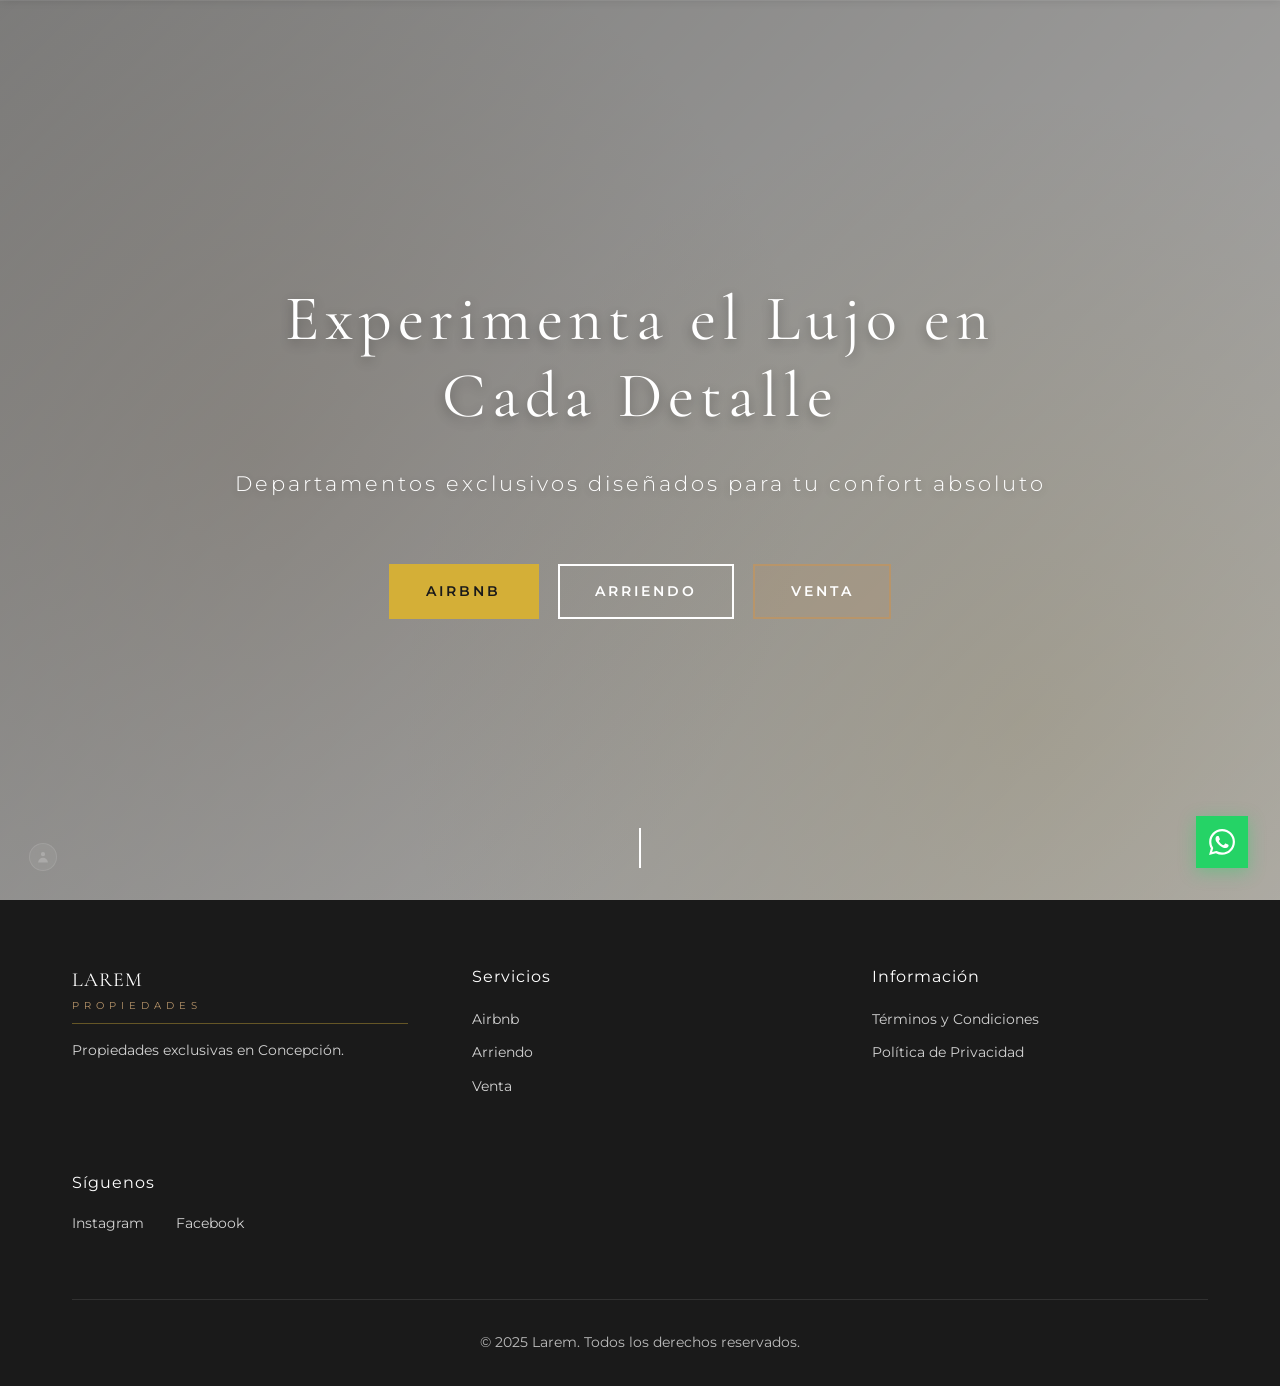
==== commit 46cdd085: "Admin panel 3 secciones + acceso discreto" ====
--- a/index.html
+++ b/index.html
@@ -104,6 +104,38 @@
         </span>
     </a>
 
+    <!-- Acceso Admin — discreto, esquina inferior izquierda -->
+    <a href="admin-login.html" class="admin-access" aria-label="Administrador">
+        <svg width="14" height="14" viewBox="0 0 20 20" fill="currentColor">
+            <path fill-rule="evenodd" d="M10 9a3 3 0 100-6 3 3 0 000 6zm-7 9a7 7 0 1114 0H3z" clip-rule="evenodd"/>
+        </svg>
+    </a>
+    <style>
+        .admin-access {
+            position: fixed;
+            bottom: 1.8rem;
+            left: 1.8rem;
+            width: 28px;
+            height: 28px;
+            display: flex;
+            align-items: center;
+            justify-content: center;
+            background: rgba(255,255,255,0.06);
+            border: 1px solid rgba(255,255,255,0.1);
+            border-radius: 50%;
+            color: rgba(255,255,255,0.2);
+            text-decoration: none;
+            transition: all 0.3s ease;
+            z-index: 999;
+            backdrop-filter: blur(4px);
+        }
+        .admin-access:hover {
+            background: rgba(255,255,255,0.15);
+            color: rgba(255,255,255,0.7);
+            border-color: rgba(255,255,255,0.3);
+        }
+    </style>
+
     <script src="script.js"></script>
 </body>
 </html>
